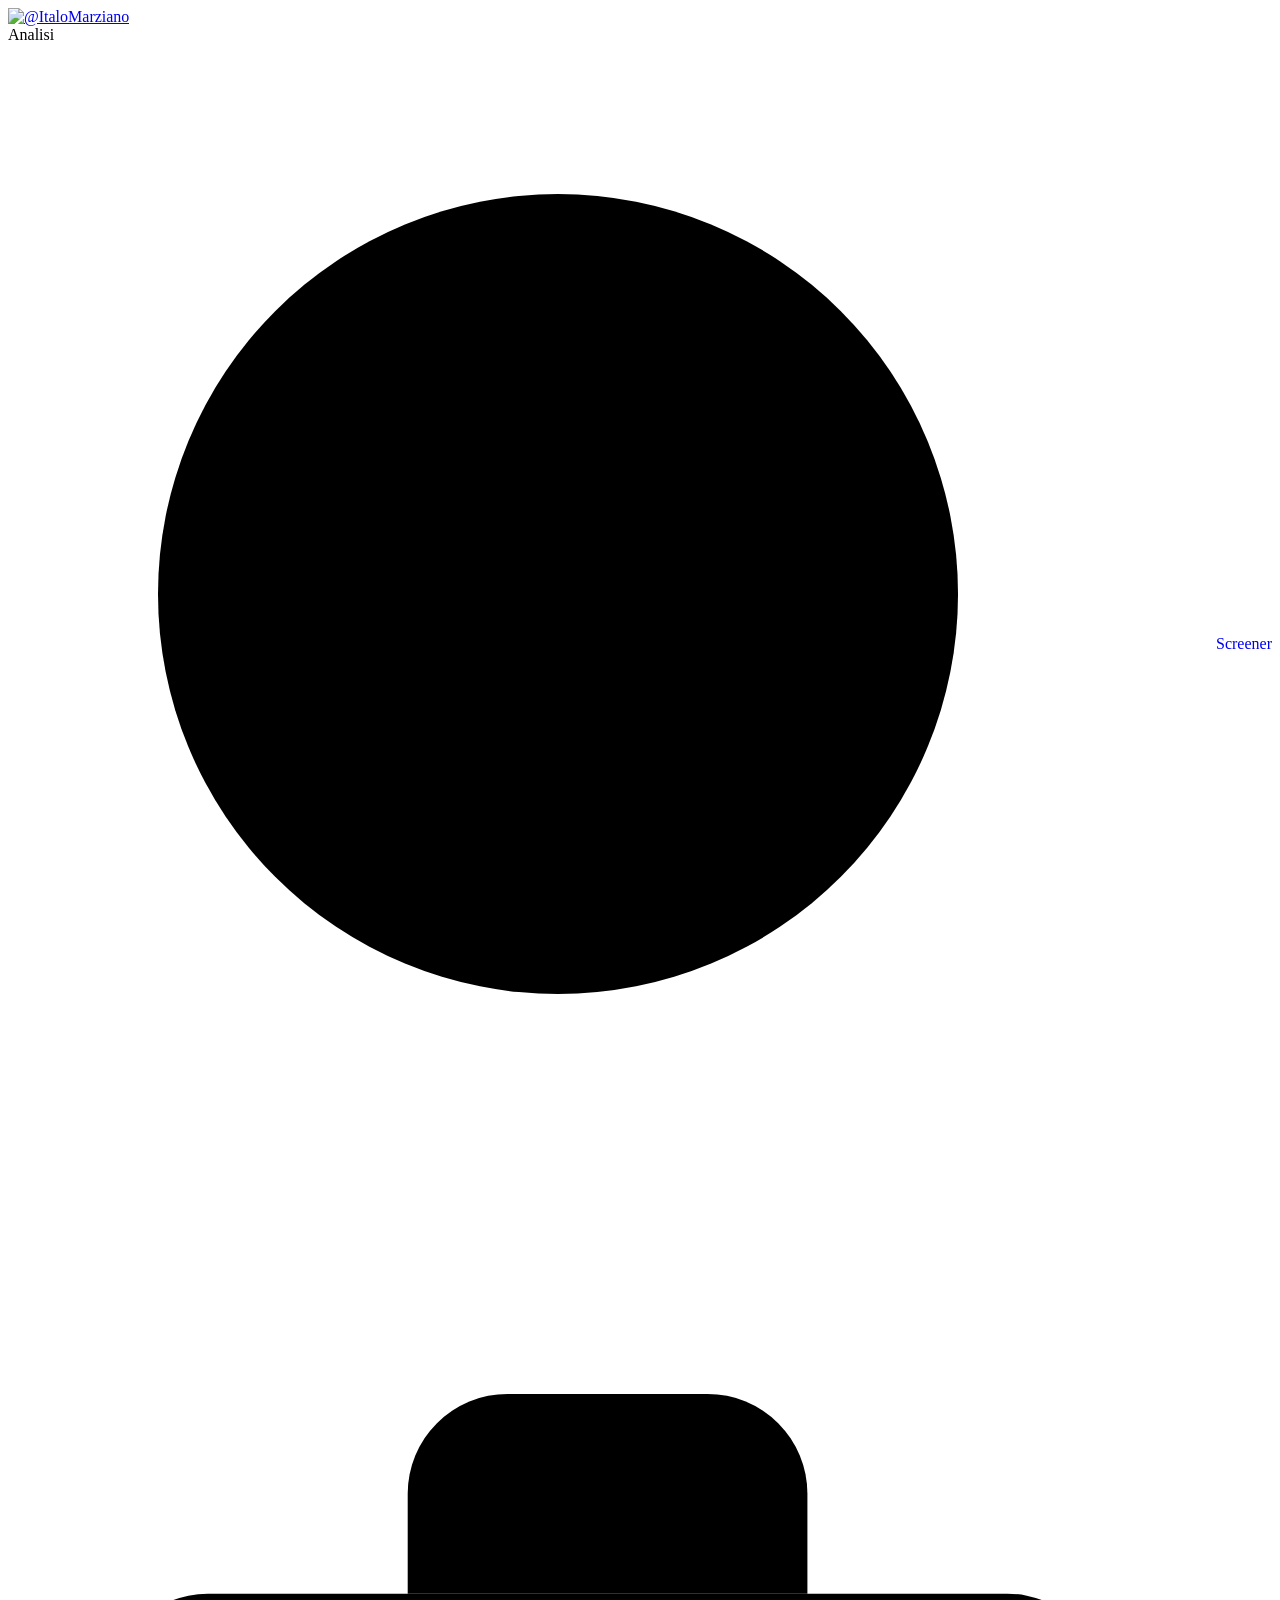
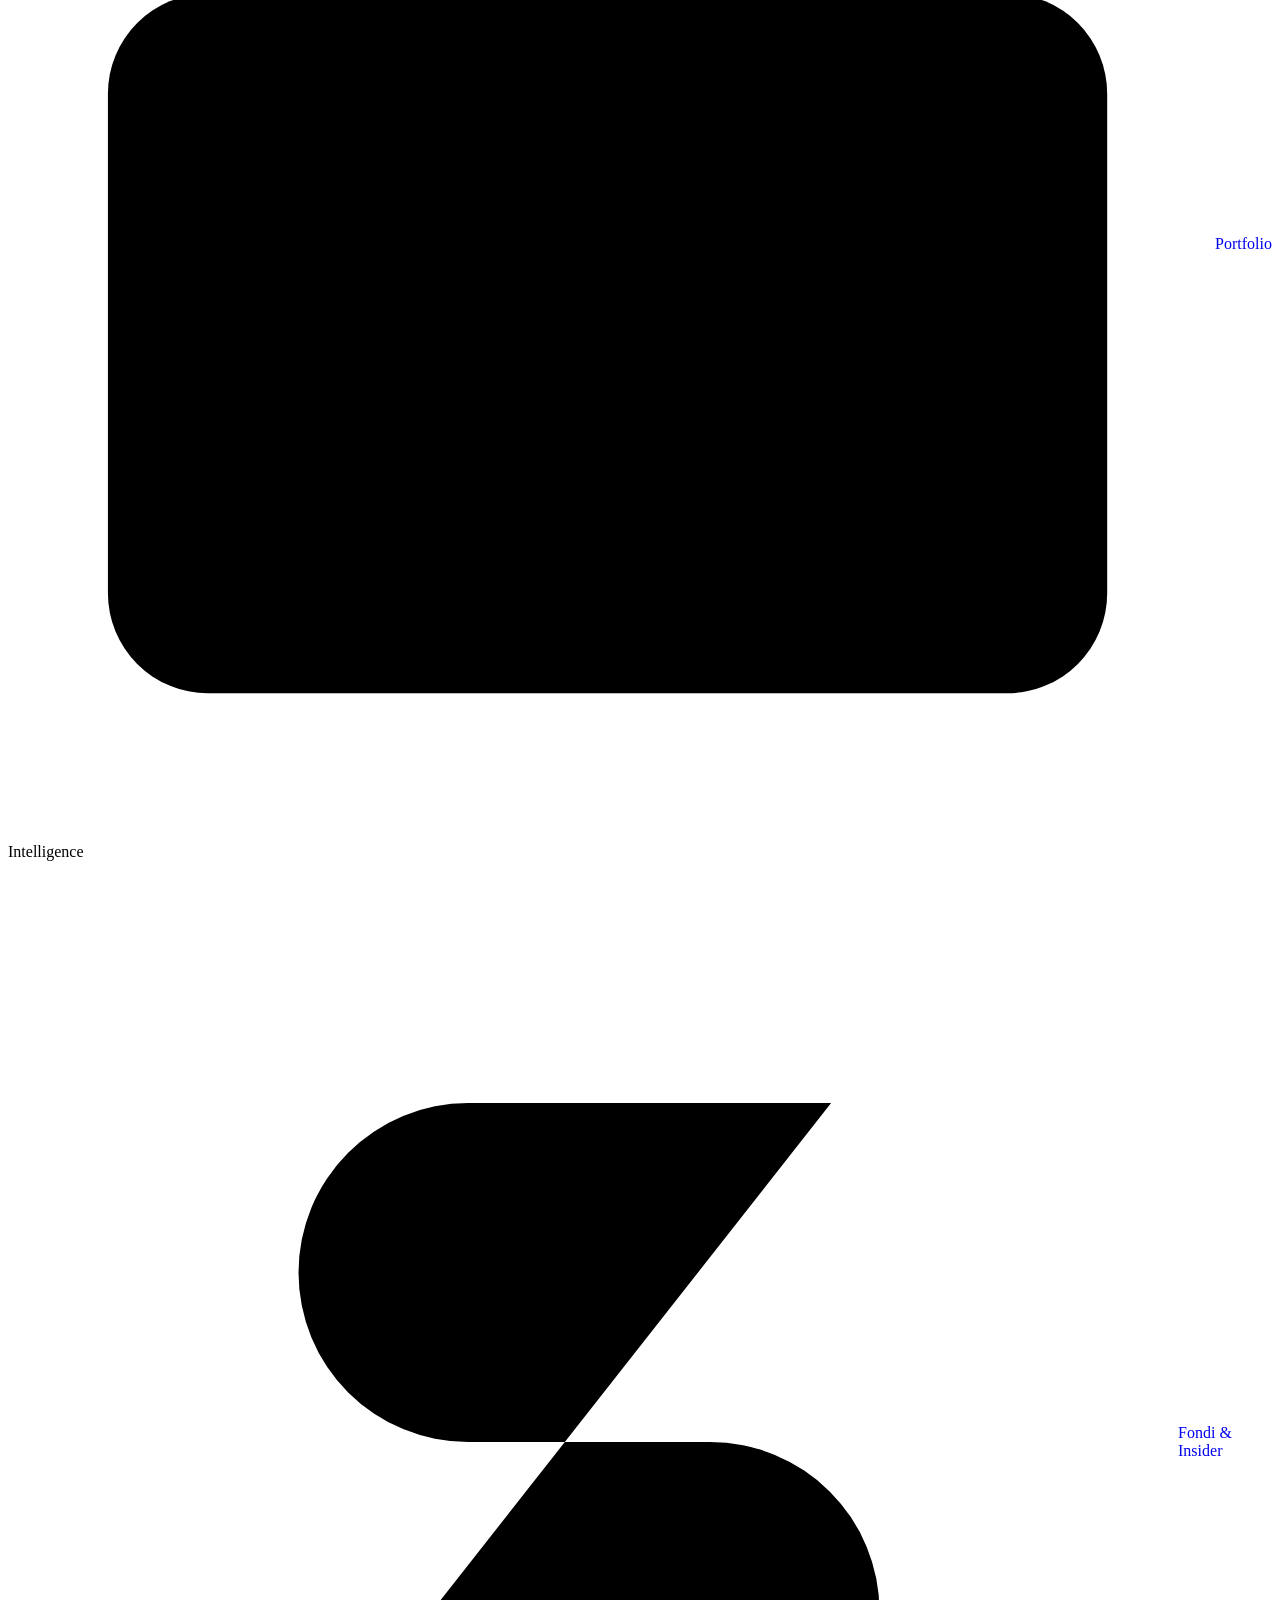
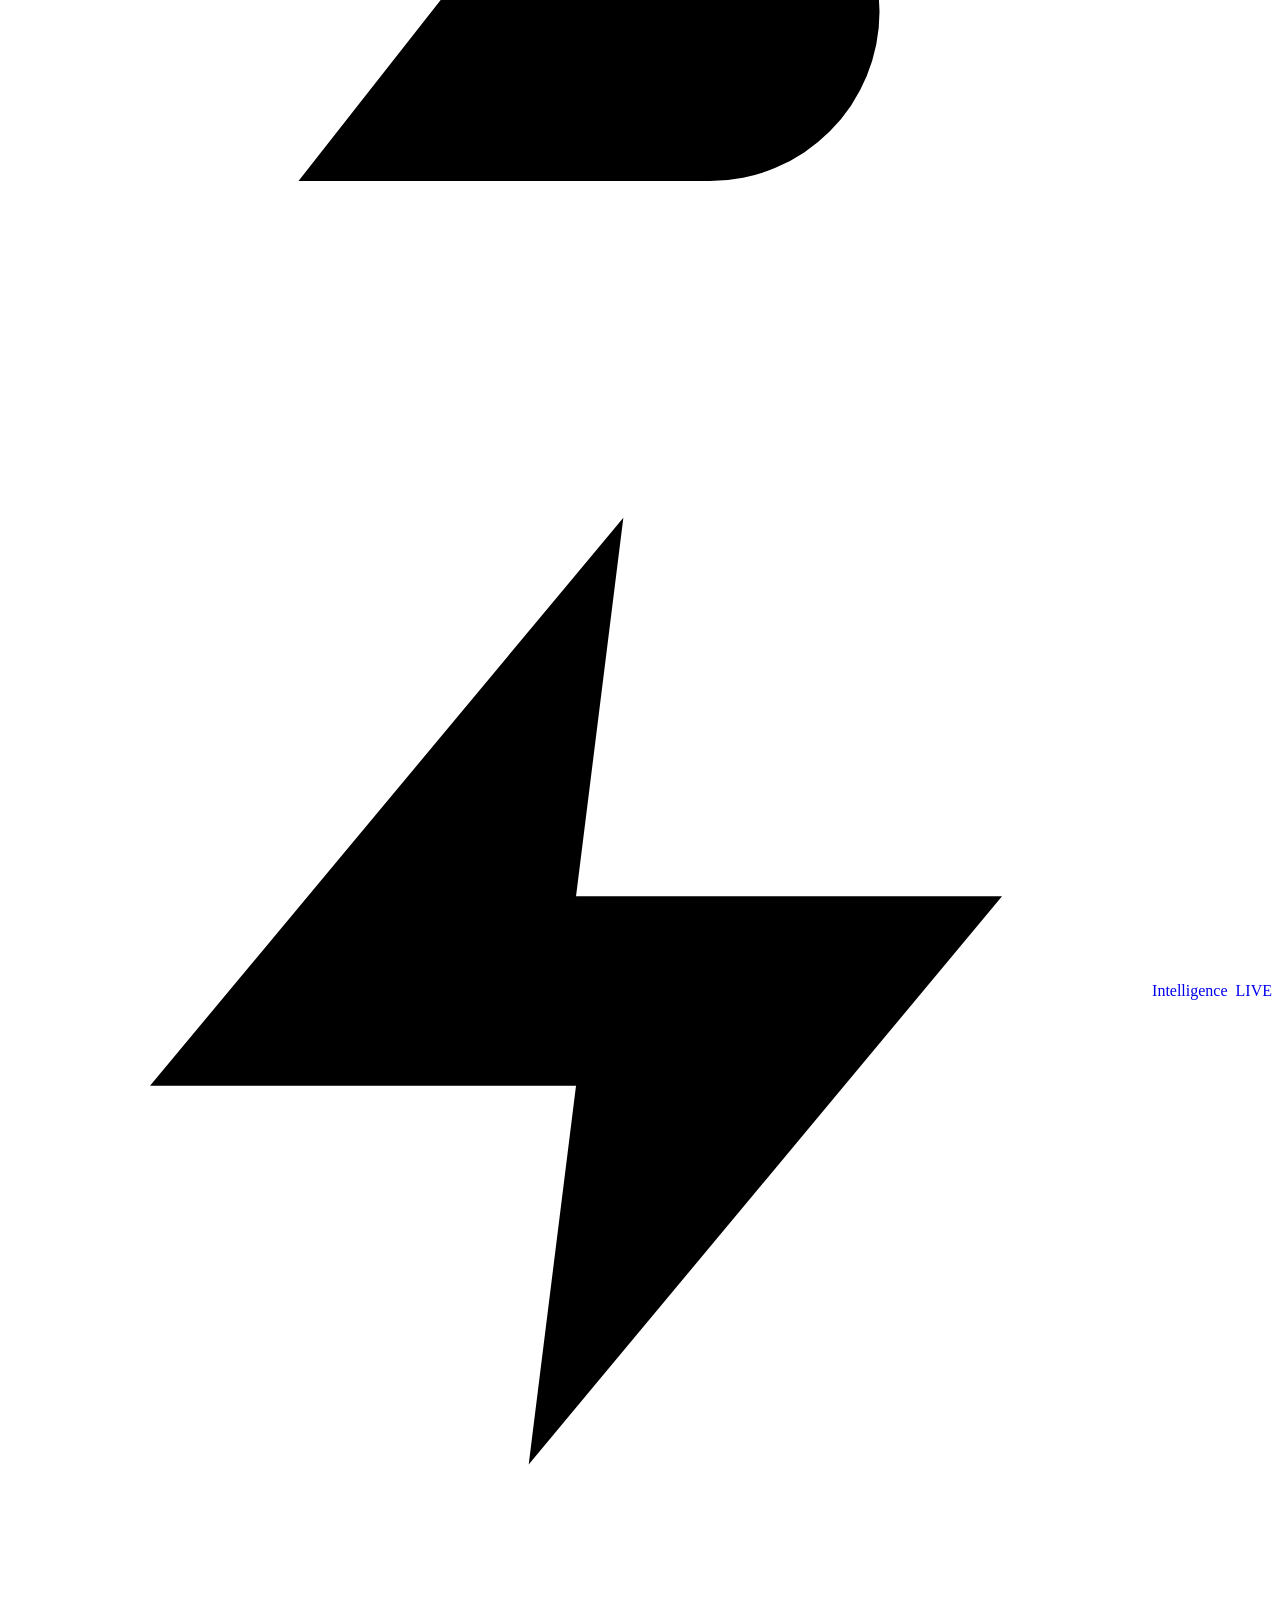
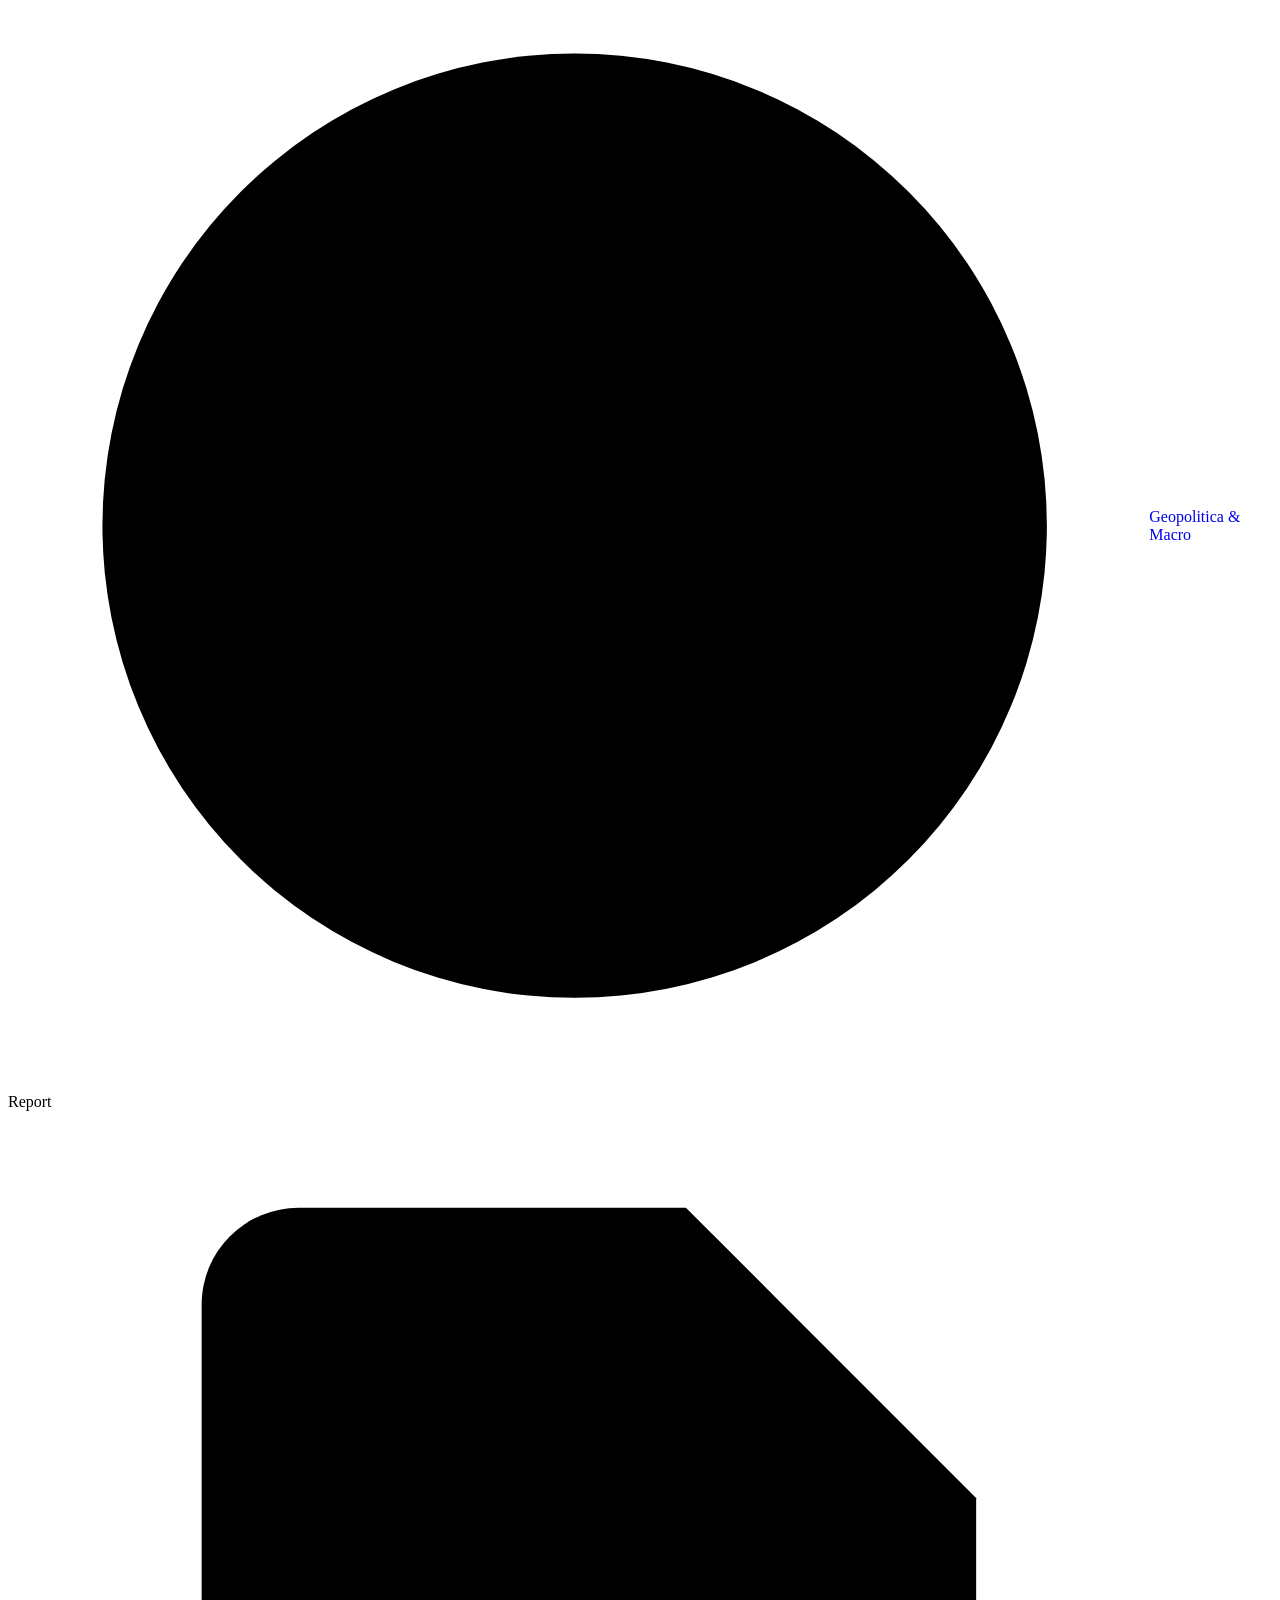
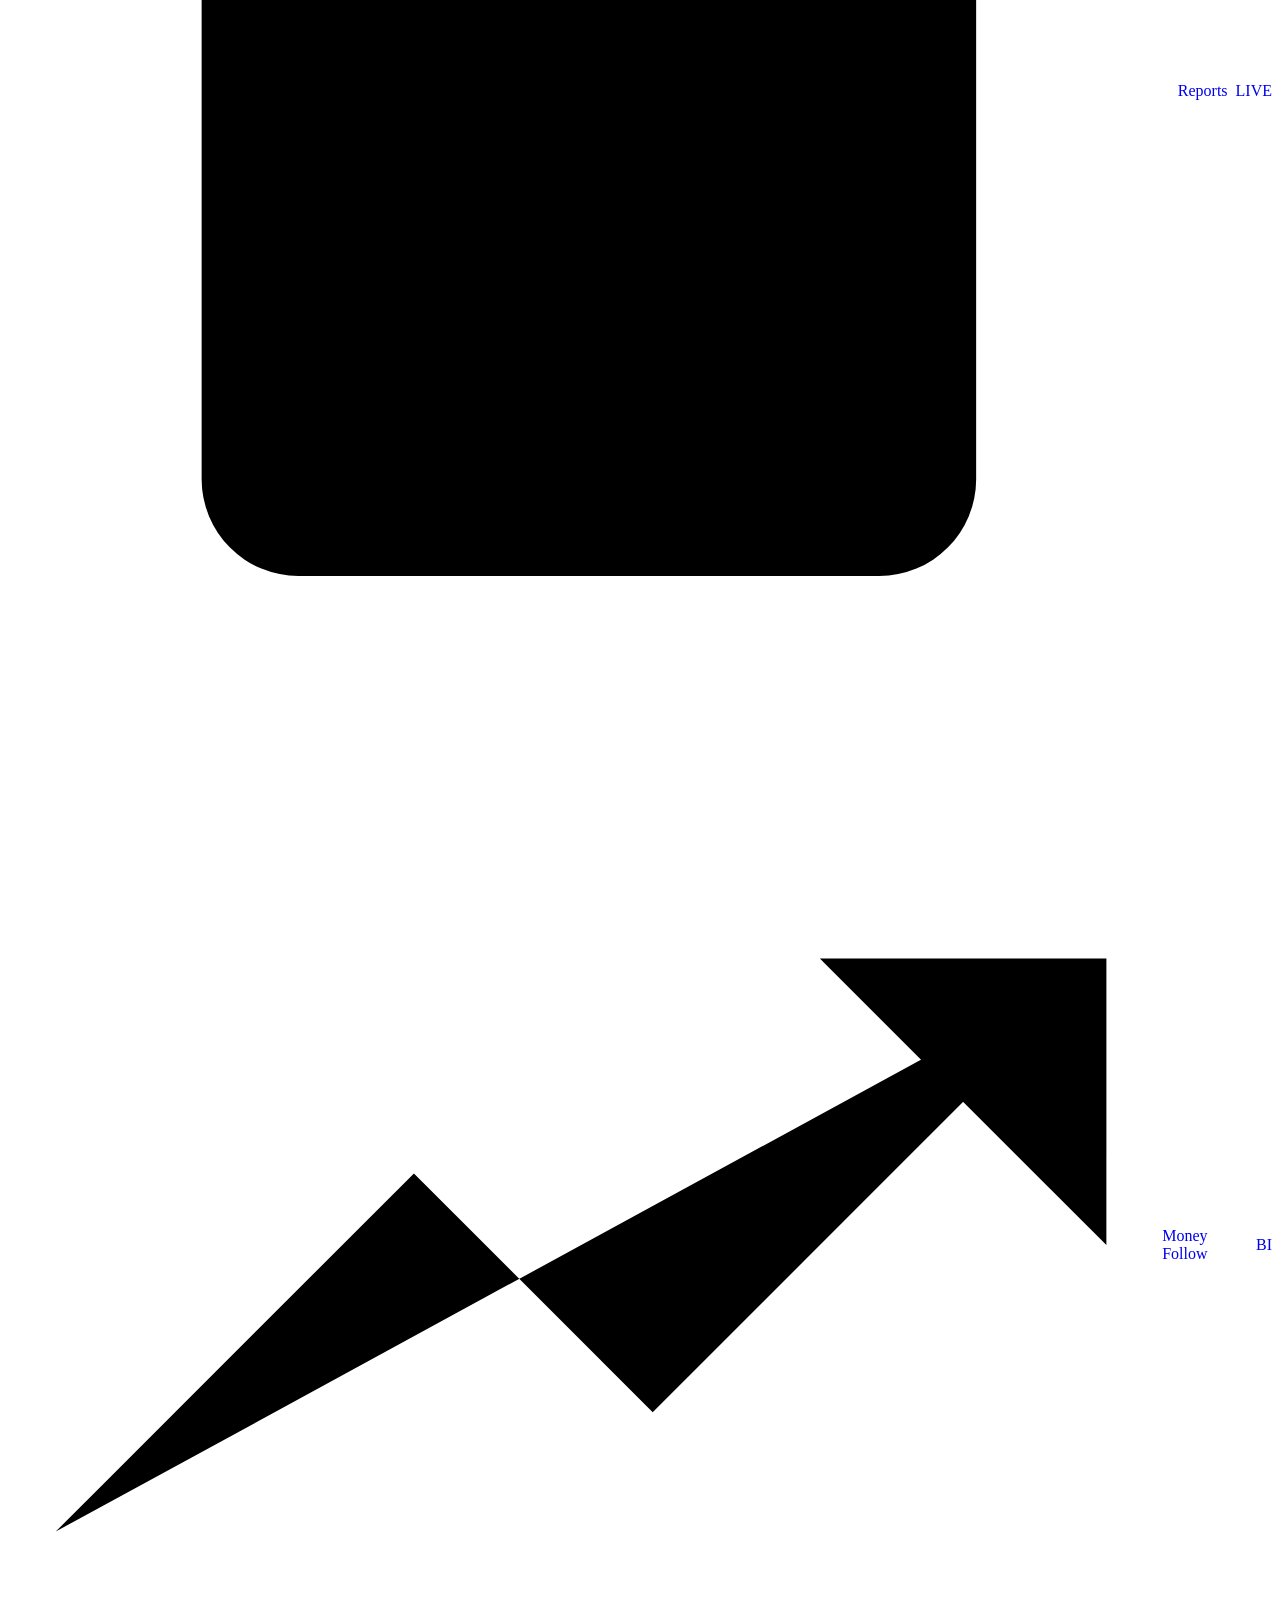
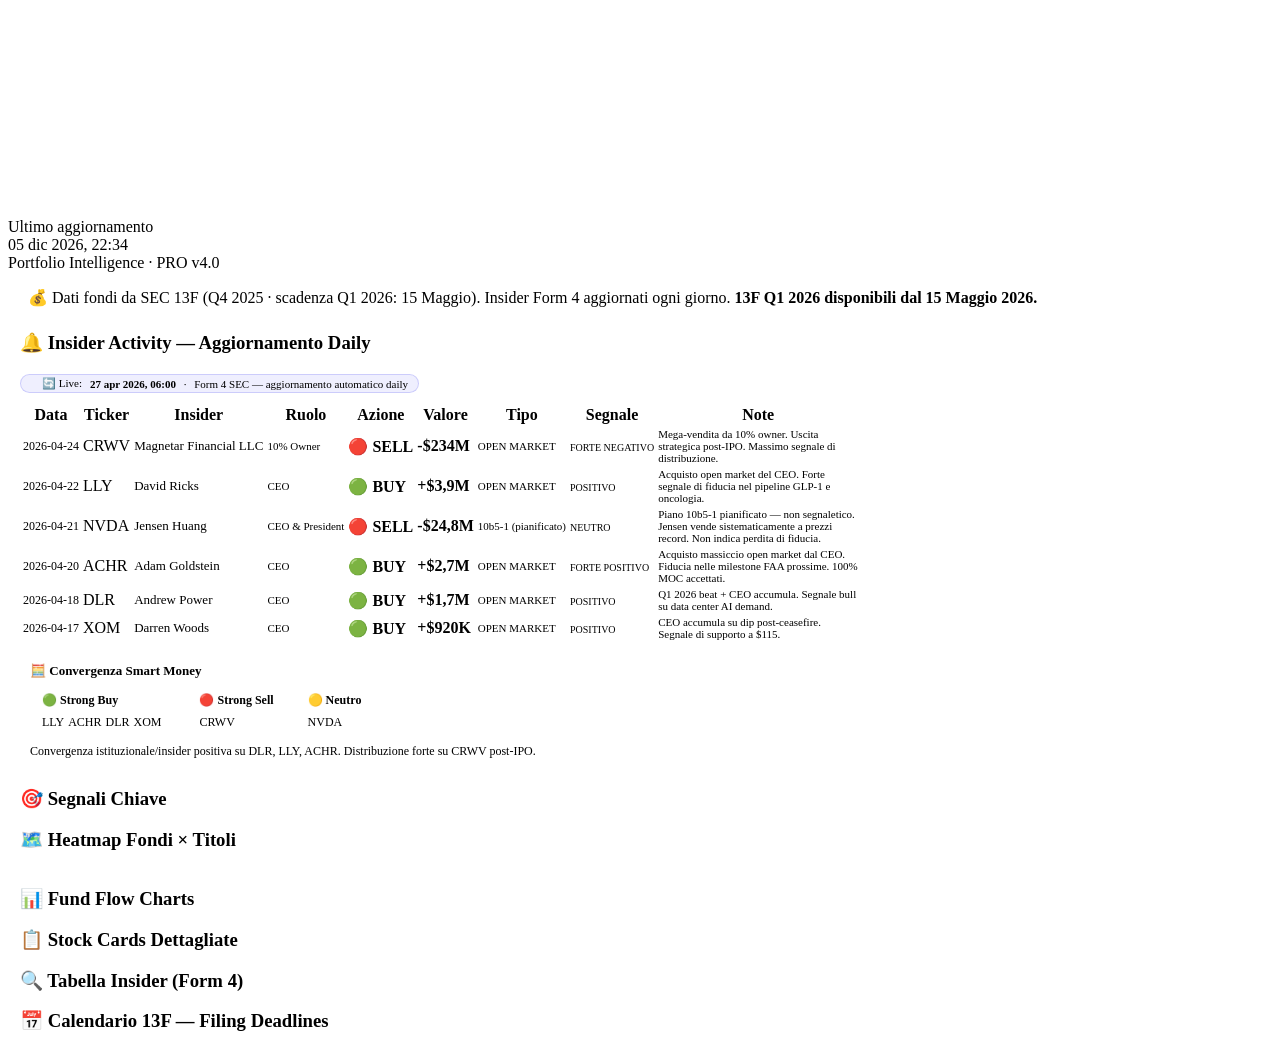
==== fondi.html @ dcf18e0f "🏗️ Multi-page architecture: standalone HTML pages + data/ JSON + shared nav + GH Actions daily updat" ====
<!DOCTYPE html>
<html lang="it">
<head>
<meta charset="UTF-8"/>
<meta name="viewport" content="width=device-width,initial-scale=1.0"/>
<title>Fondi &amp; Insider — Portfolio PRO v4.0</title>
<link rel="icon" type="image/png" href="assets/italoMarziano_598_199.png"/>
<link rel="stylesheet" href="css/styles.css"/>
</head>
<body>
<div class="app-shell">

<script src="shared/nav.js" data-active="fondi"></script>

<main class="main-content">
  <div style="padding:16px 20px 6px;">
    <div class="disclaimer">💰 Dati fondi da SEC 13F (Q4 2025 · scadenza Q1 2026: 15 Maggio). Insider Form 4 aggiornati ogni giorno. <strong>13F Q1 2026 disponibili dal 15 Maggio 2026.</strong></div>
  </div>

  <!-- Live insider feed da JSON -->
  <div class="card" style="margin:0 12px 12px;">
    <h3>🔔 Insider Activity — Aggiornamento Daily</h3>
    <div id="live-insider-feed"></div>
  </div>

  <!-- Segnali chiave -->
  <div class="card" style="margin:0 12px 12px;">
    <h3>🎯 Segnali Chiave</h3>
    <div id="key-signals-container"></div>
  </div>

  <!-- Heatmap fondi -->
  <div class="card" style="margin:0 12px 12px;">
    <h3>🗺️ Heatmap Fondi × Titoli</h3>
    <div id="heatmap-container" style="overflow-x:auto;"></div>
  </div>

  <!-- Fund Flow Charts -->
  <div class="card" style="margin:0 12px 12px;">
    <h3>📊 Fund Flow Charts</h3>
    <div id="fund-flow-charts"></div>
  </div>

  <!-- Stock Cards -->
  <div class="card" style="margin:0 12px 12px;">
    <h3>📋 Stock Cards Dettagliate</h3>
    <div id="stock-cards-container"></div>
  </div>

  <!-- Insider Table -->
  <div class="card" style="margin:0 12px 12px;">
    <h3>🔍 Tabella Insider (Form 4)</h3>
    <div id="insider-table-container"></div>
  </div>

  <!-- Calendario 13F -->
  <div class="card" style="margin:0 12px 12px;">
    <h3>📅 Calendario 13F — Filing Deadlines</h3>
    <div id="13f-calendar"></div>
  </div>
</main>
</div>

<div id="stock-modal" class="modal-overlay" onclick="closeModal(event)">
  <div class="modal-box"><div id="modal-content"></div></div>
</div>

<script src="js/data.js"></script>
<script src="js/render-fondi.js"></script>
<script src="js/render-modal.js"></script>
<script>
function openStockModal(ticker) {
  const modal = document.getElementById('stock-modal');
  if (modal && typeof renderModal === 'function') { renderModal(ticker); modal.classList.add('active'); }
}
function closeModal(e) {
  if (e.target.id === 'stock-modal') document.getElementById('stock-modal').classList.remove('active');
}

// ── Live insider feed da insider_data.json ─────────────────────
function renderLiveInsiderFeed(insiderData) {
  const c = document.getElementById('live-insider-feed');
  if (!c) return;
  const upd = insiderData.lastUpdated ? new Date(insiderData.lastUpdated) : null;
  const updLabel = upd ? upd.toLocaleDateString('it-IT', { day:'2-digit', month:'short', year:'numeric', hour:'2-digit', minute:'2-digit' }) : '—';

  c.innerHTML = '<div style="display:inline-flex;align-items:center;gap:5px;background:rgba(99,102,241,.1);border:1px solid rgba(99,102,241,.25);border-radius:20px;padding:2px 10px;font-size:11px;color:var(--accent);margin-bottom:10px;">'
    + '<span style="width:6px;height:6px;border-radius:50%;background:var(--green);display:inline-block;animation:pulse 2s infinite;"></span>'
    + ' 🔄 Live: <strong style="margin-left:3px;">' + updLabel + '</strong>'
    + ' &nbsp;·&nbsp; <span style="color:var(--dim);">Form 4 SEC — aggiornamento automatico daily</span>'
    + '</div>'
    + '<div style="overflow-x:auto;"><table><thead><tr>'
    + '<th>Data</th><th>Ticker</th><th>Insider</th><th>Ruolo</th><th>Azione</th><th>Valore</th><th>Tipo</th><th>Segnale</th><th>Note</th>'
    + '</tr></thead><tbody>'
    + (insiderData.transactions || []).map(function(t) {
        const actionColor = t.action === 'BUY' ? 'var(--green)' : 'var(--red)';
        const actionIcon = t.action === 'BUY' ? '🟢' : '🔴';
        const sigColor = t.signal.includes('FORTE') && t.signal.includes('NEG') ? 'var(--red)' :
          t.signal.includes('FORTE') ? 'var(--green)' : t.signal.includes('POSITIVO') ? 'var(--green)' :
          t.signal.includes('NEGATIVO') ? 'var(--red)' : 'var(--yellow)';
        return '<tr>'
          + '<td style="font-size:12px;color:var(--dim);">' + t.date + '</td>'
          + '<td><span class="ticker-link" onclick="openStockModal(\'' + t.ticker + '\')">' + t.ticker + '</span></td>'
          + '<td style="font-size:13px;">' + t.insider + '</td>'
          + '<td style="font-size:11px;color:var(--dim);">' + t.role + '</td>'
          + '<td style="font-weight:700;color:' + actionColor + ';">' + actionIcon + ' ' + t.action + '</td>'
          + '<td style="font-weight:700;color:' + actionColor + ';">' + t.value + '</td>'
          + '<td style="font-size:11px;color:var(--dim);">' + t.type + '</td>'
          + '<td><span class="badge" style="background:' + sigColor + '22;color:' + sigColor + ';font-size:10px;">' + t.signal + '</span></td>'
          + '<td style="font-size:11px;color:var(--dim);max-width:200px;">' + t.note + '</td>'
          + '</tr>';
      }).join('')
    + '</tbody></table></div>'
    + '<div style="margin-top:10px;padding:10px;background:var(--surface2);border-radius:8px;border:1px solid var(--border);">'
    + '<div style="font-size:13px;font-weight:700;color:var(--muted);margin-bottom:6px;">🧮 Convergenza Smart Money</div>'
    + '<div style="display:flex;gap:10px;flex-wrap:wrap;">'
    + (insiderData.convergence ? [
        { label: '🟢 Strong Buy', items: insiderData.convergence.strongBuy, color: 'var(--green)' },
        { label: '🔴 Strong Sell', items: insiderData.convergence.strongSell, color: 'var(--red)' },
        { label: '🟡 Neutro', items: insiderData.convergence.neutral, color: 'var(--yellow)' }
      ].map(function(g) {
        return '<div style="padding:8px 12px;background:var(--surface3);border-radius:8px;">'
          + '<div style="font-size:12px;font-weight:700;color:' + g.color + ';margin-bottom:4px;">' + g.label + '</div>'
          + (g.items || []).map(function(t) { return '<span class="ticker-link" onclick="openStockModal(\'' + t + '\')" style="font-size:12px;margin-right:4px;">' + t + '</span>'; }).join('')
          + '</div>';
      }).join('') : '')
    + '</div>'
    + (insiderData.convergence ? '<div style="font-size:12px;color:var(--dim);margin-top:6px;">' + insiderData.convergence.summary + '</div>' : '')
    + '</div>';
}

// ── Calendario 13F ────────────────────────────────────────────
function render13FCalendar() {
  const c = document.getElementById('13f-calendar');
  if (!c) return;
  const items = [
    { deadline: '2026-02-14', period: 'Q4 2025', status: 'COMPLETATO', color: 'var(--green)', note: 'Tutti i major funds hanno presentato. Dati disponibili su EDGAR.' },
    { deadline: '2026-05-15', period: 'Q1 2026', status: 'IN ARRIVO', color: 'var(--yellow)', note: 'Scadenza: 15 Maggio 2026. Fondi > $100M AUM obbligati.' },
    { deadline: '2026-08-14', period: 'Q2 2026', status: 'FUTURO', color: 'var(--dim)', note: 'Scadenza: 14 Agosto 2026.' },
    { deadline: '2026-11-14', period: 'Q3 2026', status: 'FUTURO', color: 'var(--dim)', note: 'Scadenza: 14 Novembre 2026.' },
  ];
  const now = new Date();
  c.innerHTML = '<div style="display:grid;grid-template-columns:repeat(auto-fill,minmax(220px,1fr));gap:10px;">'
    + items.map(function(item) {
        const dl = new Date(item.deadline);
        const daysLeft = Math.ceil((dl - now) / 86400000);
        const dlLabel = dl.toLocaleDateString('it-IT', { day:'2-digit', month:'long', year:'numeric' });
        return '<div style="padding:12px;background:var(--surface2);border-radius:10px;border:1px solid var(--border);border-left:3px solid ' + item.color + ';">'
          + '<div style="font-size:11px;color:var(--dim);margin-bottom:4px;">📋 ' + item.period + '</div>'
          + '<div style="font-size:14px;font-weight:700;color:var(--muted);margin-bottom:4px;">' + dlLabel + '</div>'
          + '<div style="margin-bottom:6px;">'
          + '<span class="badge" style="background:' + item.color + '22;color:' + item.color + ';font-size:10px;">' + item.status + '</span>'
          + (daysLeft > 0 ? '<span style="font-size:11px;color:var(--dim);margin-left:6px;">⏱ ' + daysLeft + ' gg</span>' : '')
          + '</div>'
          + '<div style="font-size:12px;color:var(--dim);">' + item.note + '</div>'
          + '</div>';
      }).join('')
    + '</div>';
}

async function initFondiPage() {
  const lu = document.getElementById('last-update');
  if (lu) lu.textContent = new Date().toLocaleString('it-IT', { day:'2-digit', month:'short', year:'numeric', hour:'2-digit', minute:'2-digit' });

  // Carica insider data live
  try {
    const res = await fetch('data/insider_data.json');
    if (res.ok) {
      const insiderData = await res.json();
      renderLiveInsiderFeed(insiderData);
    } else {
      document.getElementById('live-insider-feed').innerHTML = '<p style="color:var(--dim);font-size:13px;">Dati live non disponibili — usa insider_data.json</p>';
    }
  } catch(e) {
    document.getElementById('live-insider-feed').innerHTML = '<p style="color:var(--dim);font-size:13px;">Caricamento dati non riuscito.</p>';
  }

  renderFondiPage();
  render13FCalendar();
}

initFondiPage();
</script>
</body>
</html>
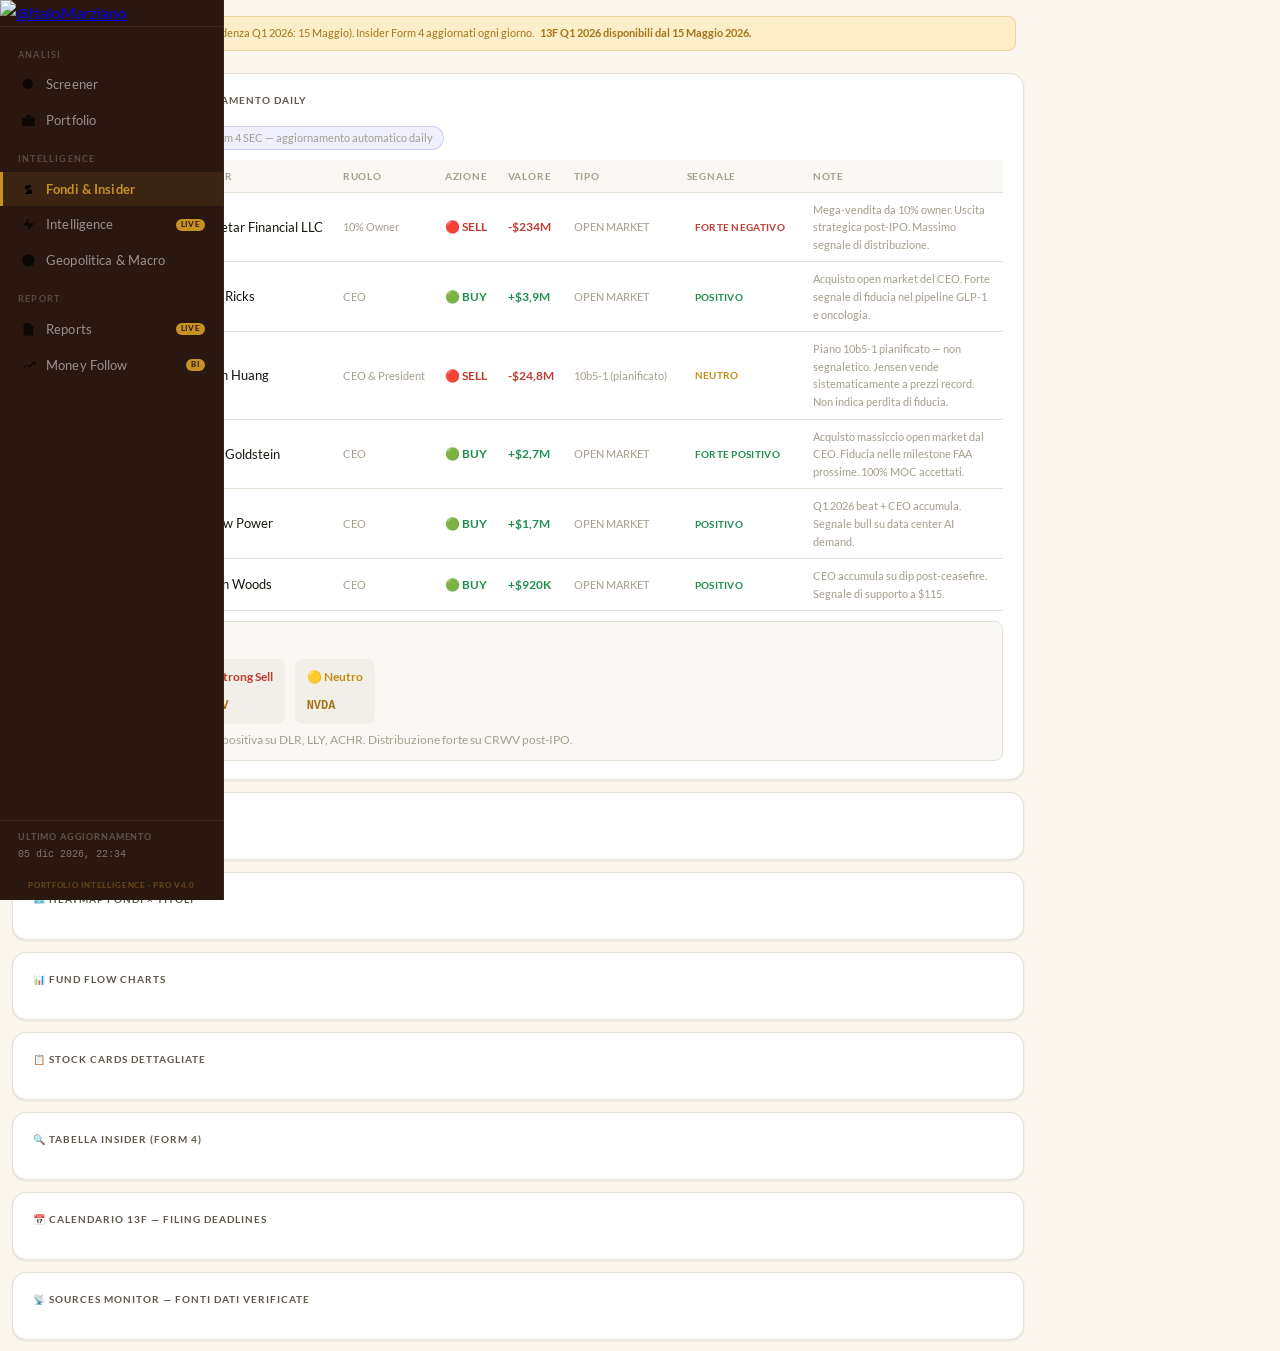
==== commit ee2d0e79: "✨ Sources Monitor in fondi.html + money-follow.html — tutte le fonti verificate con tab navigazione" ====
--- a/fondi.html
+++ b/fondi.html
@@ -58,6 +58,12 @@
     <h3>📅 Calendario 13F — Filing Deadlines</h3>
     <div id="13f-calendar"></div>
   </div>
+
+  <!-- Sources Monitor -->
+  <div class="card" style="margin:0 12px 12px;">
+    <h3>📡 Sources Monitor — Fonti Dati Verificate</h3>
+    <div id="sources-monitor"></div>
+  </div>
 </main>
 </div>
 
@@ -68,6 +74,7 @@
 <script src="js/data.js"></script>
 <script src="js/render-fondi.js"></script>
 <script src="js/render-modal.js"></script>
+<script src="js/render-sources.js"></script>
 <script>
 function openStockModal(ticker) {
   const modal = document.getElementById('stock-modal');
@@ -177,6 +184,15 @@
 
   renderFondiPage();
   render13FCalendar();
+
+  // Carica sources monitor
+  try {
+    const sres = await fetch('data/sources.json');
+    if (sres.ok) {
+      const sourcesData = await sres.json();
+      renderSourcesMonitor(sourcesData, 'sources-monitor', ['insider', 'funds', 'politicians']);
+    }
+  } catch(e) { console.warn('sources.json non disponibile'); }
 }
 
 initFondiPage();
--- a/css/styles.css
+++ b/css/styles.css
@@ -0,0 +1,924 @@
+/* ═══════════════════════════════════════════════════
+   Strategic Portfolio Dashboard — PRO v4.0
+   140 Grammi Design System
+   Font: Lato (UI) · Source Serif Pro (display/KPI) · Lenteras (ornament) · JetBrains Mono (tabular)
+   Palette: Cream #FBF7EE · Brown #2A1810 · Ochre #C89124
+   ═══════════════════════════════════════════════════ */
+
+/* ── LOCAL FONTS ────────────────────────────────── */
+@font-face { font-family:'Lenteras'; src:url('../fonts/Lenteras.otf') format('opentype'); font-weight:400; font-display:swap; }
+@font-face { font-family:'Source Serif Pro'; src:url('../fonts/SourceSerifPro-Regular.ttf') format('truetype'); font-weight:400; font-display:swap; }
+@font-face { font-family:'Source Serif Pro'; src:url('../fonts/SourceSerifPro-Bold.ttf') format('truetype'); font-weight:700; font-display:swap; }
+@font-face { font-family:'Source Serif Pro'; src:url('../fonts/SourceSerifPro-Italic.ttf') format('truetype'); font-weight:400; font-style:italic; font-display:swap; }
+@font-face { font-family:'Lato'; src:url('../fonts/Lato-Regular.ttf') format('truetype'); font-weight:400; font-display:swap; }
+@font-face { font-family:'Lato'; src:url('../fonts/Lato-Bold.ttf') format('truetype'); font-weight:700; font-display:swap; }
+@font-face { font-family:'Lato'; src:url('../fonts/Lato-BoldItalic.ttf') format('truetype'); font-weight:700; font-style:italic; font-display:swap; }
+@import url('https://fonts.googleapis.com/css2?family=JetBrains+Mono:wght@400;500;700&display=swap');
+
+/* ── DESIGN TOKENS ──────────────────────────────── */
+:root {
+  /* Brand */
+  --brand-ochre:      #C89124;
+  --brand-ochre-soft: #D9A74A;
+  --brand-ochre-deep: #A67518;
+  --brand-ochre-tint: #F5E6BE;
+  --brand-ochre-wash: #FBF4DE;
+  --brand-brown:      #2A1810;
+  --brand-brown-700:  #3D2518;
+  --brand-brown-500:  #5A3925;
+  --brand-brown-300:  #8B6548;
+  --brand-cream:      #FBF7EE;
+  --brand-cream-300:  #F5EFDD;
+
+  /* Semantic */
+  --success:    #1E8F4E;
+  --success-bg: #E3F3E8;
+  --warning:    #C68B12;
+  --warning-bg: #FBEEC9;
+  --danger:     #C13B2F;
+  --danger-bg:  #F8DED9;
+  --info:       #2C6B8B;
+  --info-bg:    #DEEBF3;
+
+  /* Neutrals (warm-biased) */
+  --n-0:   #FFFFFF;
+  --n-50:  #FAF8F4;
+  --n-100: #F2EFE8;
+  --n-200: #E6E1D6;
+  --n-300: #CFC8B8;
+  --n-400: #A59E8D;
+  --n-500: #7D7665;
+  --n-600: #5C5648;
+  --n-700: #403C31;
+  --n-800: #2A271F;
+  --n-900: #18160F;
+
+  /* Dashboard aliases */
+  --bg:      var(--brand-cream);
+  --surface: var(--n-0);
+  --surface2:var(--n-50);
+  --surface3:var(--n-100);
+  --border:  var(--n-200);
+  --border2: var(--n-300);
+  --text:    var(--n-900);
+  --muted:   var(--n-600);
+  --dim:     var(--n-400);
+  --accent:  var(--brand-ochre);
+  --accent2: var(--brand-ochre-soft);
+  --green:   var(--success);
+  --green2:  #2eab6a;
+  --red:     var(--danger);
+  --red2:    #e04a3e;
+  --yellow:  var(--warning);
+  --orange:  #D4660A;
+  --blue:    var(--info);
+  --purple:  #6B4FAB;
+  --cyan:    #1B8EA6;
+  --pink:    #C4416A;
+
+  /* Typography */
+  --font-ornament: 'Lenteras','Source Serif Pro',Georgia,serif;
+  --font-display:  'Source Serif Pro','Lenteras',Georgia,serif;
+  --font-sans:     'Lato',ui-sans-serif,system-ui,-apple-system,sans-serif;
+  --font-mono:     'JetBrains Mono',ui-monospace,'SF Mono',Menlo,monospace;
+
+  /* Layout */
+  --sidebar-w: 224px;
+  --topbar-h:  52px;
+
+  /* Shadows (warm brown cast) */
+  --shadow-xs: 0 1px 2px rgba(42,24,16,.05);
+  --shadow-sm: 0 1px 3px rgba(42,24,16,.06), 0 1px 2px rgba(42,24,16,.04);
+  --shadow-md: 0 4px 12px rgba(42,24,16,.08), 0 2px 4px rgba(42,24,16,.04);
+  --shadow-lg: 0 12px 28px rgba(42,24,16,.11), 0 4px 10px rgba(42,24,16,.05);
+  --shadow-xl: 0 24px 48px rgba(42,24,16,.15);
+  --shadow-focus: 0 0 0 3px rgba(200,145,36,.28);
+
+  /* Motion */
+  --ease-out: cubic-bezier(.16,1,.3,1);
+  --dur-fast: 120ms;
+  --dur-med:  200ms;
+  --dur-slow: 360ms;
+}
+
+/* ── RESET ──────────────────────────────────────── */
+*, *::before, *::after { box-sizing:border-box; margin:0; padding:0; }
+
+body {
+  background: var(--bg);
+  color: var(--text);
+  font-family: var(--font-sans);
+  font-size: 16px;
+  min-height: 100vh;
+  line-height: 1.6;
+  -webkit-font-smoothing: antialiased;
+}
+
+::-webkit-scrollbar { width:5px; height:5px; }
+::-webkit-scrollbar-track { background:var(--surface2); }
+::-webkit-scrollbar-thumb { background:var(--border2); border-radius:3px; }
+::-webkit-scrollbar-thumb:hover { background:var(--muted); }
+
+/* ── APP SHELL ──────────────────────────────────── */
+.app-shell { display:flex; min-height:100vh; }
+
+/* ── SIDEBAR ────────────────────────────────────── */
+.sidebar {
+  position: fixed;
+  top:0; left:0; bottom:0;
+  width: var(--sidebar-w);
+  background: var(--brand-brown);
+  display: flex;
+  flex-direction: column;
+  z-index: 1000;
+  overflow: hidden;
+  border-right: 1px solid rgba(255,255,255,.06);
+}
+
+.sidebar-logo {
+  padding: 0;
+  border-bottom: 1px solid rgba(255,255,255,.07);
+  flex-shrink: 0;
+}
+.sidebar-logo-img {
+  width: 100%;
+  height: auto;
+  display: block;
+  margin: 0;
+}
+.sidebar-logo-sub {
+  display: none;
+}
+.version-pill {
+  display: none;
+}
+
+/* NAV — keeps existing .tabs .tab structure, restyled as sidebar */
+#main-tabs {
+  flex: 1;
+  overflow-y: auto;
+  padding: 8px 0 12px;
+  display: flex !important;
+  flex-direction: column;
+  gap: 1px;
+  position: static !important;
+  top: auto !important;
+  border-bottom: none;
+  background: transparent;
+  box-shadow: none;
+}
+#main-tabs::-webkit-scrollbar { width:3px; }
+#main-tabs::-webkit-scrollbar-thumb { background:rgba(255,255,255,.12); }
+
+.nav-group-label {
+  padding: 14px 18px 4px;
+  font-family: var(--font-sans);
+  font-size: 8.5px;
+  font-weight: 700;
+  letter-spacing: .14em;
+  text-transform: uppercase;
+  color: rgba(255,255,255,.22);
+}
+
+#main-tabs .tab {
+  display: flex;
+  align-items: center;
+  gap: 10px;
+  padding: 9px 18px;
+  cursor: pointer;
+  font-family: var(--font-sans);
+  font-size: 13px;
+  font-weight: 400;
+  color: rgba(255,255,255,.52);
+  border-bottom: none !important;
+  border-left: 3px solid transparent;
+  border-radius: 0;
+  transition: color var(--dur-fast), background var(--dur-fast), border-color var(--dur-fast);
+  white-space: nowrap;
+  user-select: none;
+  letter-spacing: .01em;
+  line-height: 1.3;
+  flex-shrink: 0;
+}
+#main-tabs .tab:hover {
+  color: rgba(255,255,255,.82);
+  background: rgba(255,255,255,.06);
+  border-left-color: rgba(200,145,36,.35);
+}
+#main-tabs .tab.active {
+  color: var(--brand-ochre);
+  background: rgba(200,145,36,.11);
+  border-left-color: var(--brand-ochre);
+  font-weight: 700;
+}
+.tab-icon {
+  width: 15px; height: 15px;
+  flex-shrink: 0;
+  opacity: .7;
+}
+#main-tabs .tab.active .tab-icon { opacity: 1; }
+.tab-badge {
+  background: var(--brand-ochre);
+  color: var(--brand-brown);
+  font-size: 7.5px;
+  padding: 1px 5px;
+  border-radius: 999px;
+  font-weight: 700;
+  margin-left: auto;
+  letter-spacing: .04em;
+}
+
+.sidebar-footer {
+  padding: 10px 18px;
+  border-top: 1px solid rgba(255,255,255,.07);
+  flex-shrink: 0;
+}
+.sidebar-footer-label {
+  font-size: 8.5px;
+  color: rgba(255,255,255,.25);
+  text-transform: uppercase;
+  letter-spacing: .1em;
+  font-weight: 700;
+  margin-bottom: 3px;
+}
+#last-update {
+  font-size: 10px;
+  color: rgba(255,255,255,.4);
+  font-family: var(--font-mono);
+  display: block;
+}
+.sidebar-version {
+  font-size: 8px;
+  color: rgba(200,145,36,.4);
+  text-align: center;
+  padding: 6px 0 8px;
+  letter-spacing: .08em;
+  font-weight: 600;
+  text-transform: uppercase;
+}
+
+/* Logo grande in alto a destra nell'header */
+.header-logo-right {
+  height: 36px;
+  width: auto;
+  object-fit: contain;
+  opacity: .9;
+  margin-left: auto;
+  flex-shrink: 0;
+}
+
+/* ── MAIN AREA ──────────────────────────────────── */
+.main-area {
+  margin-left: var(--sidebar-w);
+  flex: 1;
+  display: flex;
+  flex-direction: column;
+  min-height: 100vh;
+}
+
+/* ── TOP BAR ────────────────────────────────────── */
+header {
+  height: var(--topbar-h);
+  background: var(--surface);
+  border-bottom: 1px solid var(--border);
+  padding: 0 20px;
+  display: flex;
+  align-items: center;
+  gap: 10px;
+  position: sticky;
+  top: 0;
+  z-index: 900;
+  box-shadow: var(--shadow-sm);
+}
+.topbar-title { display:flex; align-items:center; gap:8px; flex-shrink:0; }
+.topbar-title h1 {
+  font-family: var(--font-display);
+  font-size: 14px;
+  font-weight: 700;
+  color: var(--text);
+  letter-spacing: -.01em;
+}
+.topbar-title .version {
+  font-size: 9px;
+  color: var(--brand-ochre-deep);
+  background: var(--brand-ochre-tint);
+  padding: 2px 8px;
+  border-radius: 999px;
+  font-weight: 700;
+  border: 1px solid rgba(200,145,36,.25);
+  font-family: var(--font-sans);
+}
+.header-actions { display:flex; gap:6px; align-items:center; margin-left:auto; flex-shrink:0; }
+
+.market-bar {
+  display: flex;
+  gap: 1px;
+  align-items: center;
+  flex-wrap: nowrap;
+  overflow: hidden;
+  flex: 1;
+  padding: 0 6px;
+}
+.mkt-item {
+  display: flex;
+  flex-direction: column;
+  align-items: flex-end;
+  cursor: pointer;
+  padding: 3px 7px;
+  border-radius: 6px;
+  transition: background var(--dur-fast);
+  flex-shrink: 0;
+}
+.mkt-item:hover { background: var(--surface2); }
+.mkt-label { color:var(--dim); font-size:8px; text-transform:uppercase; letter-spacing:.07em; font-family:var(--font-mono); }
+.mkt-val { font-weight:700; font-size:10.5px; font-family:var(--font-mono); color:var(--text); }
+.up { color:var(--green); } .down { color:var(--red); } .warn { color:var(--yellow); } .neutral { color:var(--muted); }
+
+/* ── PANELS ─────────────────────────────────────── */
+.panel { display:none; padding:20px; animation:panelIn var(--dur-med) var(--ease-out); }
+.panel.active { display:block; }
+@keyframes panelIn { from{opacity:0;transform:translateY(6px)} to{opacity:1;transform:translateY(0)} }
+
+/* ── CARDS ──────────────────────────────────────── */
+.card {
+  background: var(--surface);
+  border: 1px solid var(--border);
+  border-radius: 14px;
+  padding: 18px 20px;
+  margin-bottom: 14px;
+  transition: border-color var(--dur-med), box-shadow var(--dur-med);
+  box-shadow: var(--shadow-sm);
+}
+.card:hover { border-color: var(--border2); box-shadow: var(--shadow-md); }
+.card h3 {
+  font-family: var(--font-sans);
+  font-size: 10px;
+  font-weight: 700;
+  color: var(--muted);
+  text-transform: uppercase;
+  letter-spacing: .1em;
+  margin-bottom: 14px;
+  display: flex;
+  align-items: center;
+  gap: 6px;
+}
+.card-accent { border-color:rgba(200,145,36,.3); box-shadow:0 1px 3px rgba(200,145,36,.07); }
+.card-green  { border-color:rgba(30,143,78,.22); }
+.card-red    { border-color:rgba(193,59,47,.2); }
+.card-yellow { border-color:rgba(200,145,36,.28); }
+
+/* ── GRIDS ──────────────────────────────────────── */
+.grid-2 { display:grid; grid-template-columns:1fr 1fr; gap:14px; }
+.grid-3 { display:grid; grid-template-columns:1fr 1fr 1fr; gap:14px; }
+.grid-4 { display:grid; grid-template-columns:repeat(4,1fr); gap:14px; }
+.grid-5 { display:grid; grid-template-columns:repeat(5,1fr); gap:14px; }
+@media(max-width:1300px){.grid-5{grid-template-columns:repeat(3,1fr);}}
+@media(max-width:1100px){.grid-3,.grid-4,.grid-5{grid-template-columns:1fr 1fr;}}
+@media(max-width:860px){
+  .grid-2,.grid-3,.grid-4,.grid-5{grid-template-columns:1fr;}
+  .panel{padding:12px;}
+  .portfolio-grid{grid-template-columns:1fr!important;}
+}
+.portfolio-grid { display:grid; grid-template-columns:1fr 360px; gap:20px; }
+
+/* ── BUTTONS ────────────────────────────────────── */
+.btn {
+  display: inline-flex; align-items: center; gap: 5px;
+  background: var(--brand-ochre); color: var(--brand-brown);
+  border: none; border-radius: 8px; padding: 7px 14px;
+  font-size: 11.5px; font-weight: 700; cursor: pointer;
+  transition: all var(--dur-fast) var(--ease-out);
+  letter-spacing: .02em; font-family: var(--font-sans);
+  box-shadow: 0 1px 3px rgba(166,117,24,.28);
+  white-space: nowrap;
+}
+.btn:hover { background:var(--brand-ochre-soft); transform:translateY(-1px); box-shadow:0 4px 10px rgba(166,117,24,.26); }
+.btn:active { transform:scale(.97); }
+.btn.secondary { background:var(--surface); color:var(--text); border:1px solid var(--border); box-shadow:var(--shadow-xs); }
+.btn.secondary:hover { background:var(--surface2); border-color:var(--border2); transform:none; box-shadow:none; }
+.btn.success { background:var(--success); color:#d1fae5; border:none; box-shadow:0 1px 3px rgba(30,143,78,.2); }
+.btn.success:hover { background:#187a3f; box-shadow:0 4px 10px rgba(30,143,78,.25); }
+.btn.danger { background:rgba(193,59,47,.08); color:var(--red); border:1px solid rgba(193,59,47,.25); box-shadow:none; }
+.btn.danger:hover { background:rgba(193,59,47,.14); transform:none; box-shadow:none; }
+.btn.sm  { padding:4px 10px; font-size:10.5px; }
+.btn.xs  { padding:2px 7px; font-size:9.5px; border-radius:5px; }
+.btn.ghost { background:transparent; border:1px solid var(--border); color:var(--muted); box-shadow:none; }
+.btn.ghost:hover { color:var(--text); border-color:var(--border2); transform:none; box-shadow:none; background:var(--surface2); }
+
+/* ── INFO TOOLTIPS ──────────────────────────────── */
+.info-i {
+  display:inline-flex; align-items:center; justify-content:center;
+  width:15px; height:15px; border-radius:50%;
+  background:rgba(200,145,36,.12); color:var(--brand-ochre-deep);
+  font-size:9px; font-weight:700; font-style:italic;
+  cursor:help; margin-left:4px;
+  transition:all var(--dur-fast); position:relative; z-index:9999;
+  font-family:Georgia,serif; flex-shrink:0;
+}
+.info-i:hover { background:var(--brand-ochre); color:#fff; transform:scale(1.15); }
+.info-i .tooltip {
+  display:none; position:absolute; bottom:calc(100% + 8px); left:50%; transform:translateX(-50%);
+  background:var(--brand-brown); border:1px solid rgba(255,255,255,.12);
+  border-radius:10px; padding:12px 14px; font-size:11px; color:rgba(255,255,255,.9);
+  width:280px; z-index:10000; font-style:normal; font-weight:400;
+  font-family:var(--font-sans); line-height:1.55; box-shadow:var(--shadow-xl); pointer-events:none;
+}
+.info-i .tooltip::after { content:''; position:absolute; top:100%; left:50%; transform:translateX(-50%); border:6px solid transparent; border-top-color:var(--brand-brown); }
+.info-i:hover .tooltip { display:none; } /* gestito da global-tooltip JS */
+.tooltip-title { font-weight:700; color:var(--brand-ochre); margin-bottom:4px; font-size:11px; }
+.tooltip-formula { background:rgba(255,255,255,.1); padding:4px 8px; border-radius:4px; font-family:var(--font-mono); font-size:10px; margin:4px 0; color:var(--brand-ochre-tint); }
+.tooltip-note { color:rgba(255,255,255,.5); font-size:10px; margin-top:4px; border-top:1px solid rgba(255,255,255,.12); padding-top:4px; }
+
+/* ── TABLES ─────────────────────────────────────── */
+table { width:100%; border-collapse:collapse; }
+thead th { background:var(--surface2); padding:8px 10px; text-align:left; font-size:10px; text-transform:uppercase; letter-spacing:.08em; color:var(--dim); font-weight:700; border-bottom:1px solid var(--border); font-family:var(--font-sans); }
+tbody tr { border-bottom:1px solid var(--border); transition:background var(--dur-fast); }
+tbody tr:hover { background:rgba(200,145,36,.03); }
+tbody td { padding:8px 10px; vertical-align:middle; font-size:12px; }
+
+/* ── BADGES ─────────────────────────────────────── */
+.badge { display:inline-block; padding:2px 8px; border-radius:5px; font-size:10px; font-weight:700; letter-spacing:.03em; }
+.badge-buy,.badge-accum    { background:rgba(30,143,78,.10); color:var(--success); border:1px solid rgba(30,143,78,.2); }
+.badge-sell,.badge-distrib { background:rgba(193,59,47,.08); color:var(--red); border:1px solid rgba(193,59,47,.18); }
+.badge-etf                 { background:rgba(200,145,36,.12); color:var(--brand-ochre-deep); border:1px solid rgba(200,145,36,.25); }
+.badge-stock               { background:rgba(30,143,78,.08); color:var(--success); border:1px solid rgba(30,143,78,.15); }
+.badge-neutro,.badge-watch { background:rgba(198,139,18,.1); color:var(--yellow); border:1px solid rgba(198,139,18,.22); }
+.badge-strong              { background:rgba(30,143,78,.16); color:#147840; border:1px solid rgba(30,143,78,.28); }
+.badge-info                { background:rgba(44,107,139,.1); color:var(--info); border:1px solid rgba(44,107,139,.2); }
+.badge-geo                 { background:rgba(196,65,106,.08); color:var(--pink); border:1px solid rgba(196,65,106,.18); }
+.badge-macro               { background:rgba(107,79,171,.08); color:var(--purple); border:1px solid rgba(107,79,171,.18); }
+.badge-insider             { background:rgba(27,142,166,.08); color:var(--cyan); border:1px solid rgba(27,142,166,.18); }
+
+/* ── INPUTS ─────────────────────────────────────── */
+input[type=text],input[type=number],input[type=date],input[type=url],select,textarea {
+  background:var(--surface); border:1px solid var(--border2); border-radius:8px;
+  padding:7px 10px; color:var(--text); font-size:12.5px; outline:none;
+  transition:border var(--dur-fast),box-shadow var(--dur-fast); font-family:var(--font-sans);
+}
+input:focus,select:focus,textarea:focus { border-color:var(--brand-ochre); box-shadow:var(--shadow-focus); }
+textarea { resize:vertical; min-height:80px; }
+.form-row { display:flex; gap:10px; flex-wrap:wrap; align-items:flex-end; margin-bottom:12px; }
+.form-group { display:flex; flex-direction:column; gap:3px; }
+.form-group label { font-size:10px; color:var(--muted); text-transform:uppercase; letter-spacing:.07em; font-weight:700; }
+.search-box { background:var(--surface); border:1px solid var(--border2); border-radius:8px; padding:8px 14px; color:var(--text); font-size:12.5px; width:220px; outline:none; transition:border var(--dur-fast),box-shadow var(--dur-fast); box-shadow:var(--shadow-xs); font-family:var(--font-sans); }
+.search-box:focus { border-color:var(--brand-ochre); box-shadow:var(--shadow-focus); }
+
+.filter-btn { background:var(--surface); border:1px solid var(--border); border-radius:20px; padding:4px 12px; font-size:11px; color:var(--muted); cursor:pointer; transition:all var(--dur-fast); font-family:var(--font-sans); box-shadow:var(--shadow-xs); }
+.filter-btn:hover { color:var(--text); border-color:var(--border2); background:var(--surface2); }
+.filter-btn.active { background:var(--brand-ochre-tint); border-color:rgba(200,145,36,.4); color:var(--brand-ochre-deep); font-weight:700; }
+
+/* ── TICKER LINKS ───────────────────────────────── */
+.ticker-link { color:var(--brand-ochre-deep); cursor:pointer; text-decoration:none; font-weight:700; transition:all var(--dur-fast); font-family:var(--font-mono); font-size:12px; }
+.ticker-link:hover { color:var(--brand-ochre); text-decoration:underline; }
+.link-btn { background:var(--surface2); border:1px solid var(--border); border-radius:5px; padding:2px 8px; font-size:10px; color:var(--muted); cursor:pointer; text-decoration:none; transition:all var(--dur-fast); display:inline-flex; align-items:center; gap:3px; }
+.link-btn:hover { color:var(--text); border-color:var(--brand-ochre); }
+
+/* ── STOCK CARDS ────────────────────────────────── */
+.stock-card { background:var(--surface); border:1px solid var(--border); border-radius:12px; padding:16px; transition:all var(--dur-med); box-shadow:var(--shadow-sm); }
+.stock-card:hover { border-color:var(--brand-ochre); box-shadow:0 4px 16px rgba(200,145,36,.12); }
+.stock-header { display:flex; justify-content:space-between; align-items:flex-start; margin-bottom:10px; }
+.stock-ticker { font-size:18px; font-weight:700; font-family:var(--font-mono); color:var(--text); }
+.stock-name { font-size:10px; color:var(--dim); margin-top:2px; }
+.stock-price .price { font-size:18px; font-weight:700; font-family:var(--font-display); }
+.stock-price .change { font-size:11px; margin-top:2px; }
+.fund-row { display:flex; align-items:center; gap:6px; padding:4px 0; border-bottom:1px solid var(--border); font-size:11px; }
+.fund-row:last-child { border-bottom:none; }
+.fund-name { flex:1; font-size:10px; color:var(--muted); }
+.fund-pct { font-weight:700; width:55px; text-align:right; font-family:var(--font-mono); font-size:11px; }
+
+/* ── SENTIMENT ──────────────────────────────────── */
+.sentiment-bar { height:8px; border-radius:4px; display:flex; overflow:hidden; background:var(--surface2); }
+.sentiment-bar .buy { background:var(--green); height:100%; }
+.sentiment-bar .sell { background:var(--red); height:100%; }
+.sentiment-bar .hold { background:var(--yellow); height:100%; }
+.sentiment-label { display:flex; justify-content:space-between; font-size:9px; color:var(--muted); margin-top:3px; }
+
+/* ── GAUGE ──────────────────────────────────────── */
+.gauge-wrap { display:flex; align-items:center; gap:8px; }
+.gauge { flex:1; height:6px; background:var(--surface2); border-radius:3px; overflow:hidden; }
+.gauge-fill { height:100%; border-radius:3px; transition:width .5s cubic-bezier(.4,0,.2,1); }
+.gauge-label { font-size:11px; font-weight:700; min-width:40px; text-align:right; font-family:var(--font-mono); }
+
+/* ── HEATMAP ────────────────────────────────────── */
+.heat-cell { padding:6px 8px; text-align:center; font-weight:700; font-size:11px; font-family:var(--font-mono); border-radius:5px; cursor:pointer; transition:transform var(--dur-fast),box-shadow var(--dur-fast); }
+.heat-cell:hover { transform:scale(1.08); box-shadow:var(--shadow-md); }
+.heat-pos       { background:rgba(30,143,78,.12); color:var(--success); }
+.heat-neg       { background:rgba(193,59,47,.10); color:var(--red); }
+.heat-neutral   { background:var(--surface2); color:var(--muted); }
+.heat-strong-pos{ background:rgba(30,143,78,.25); color:#147840; }
+.heat-strong-neg{ background:rgba(193,59,47,.20); color:var(--red2); }
+
+/* ── NEWS CARDS ─────────────────────────────────── */
+.news-card { background:var(--surface); border:1px solid var(--border); border-radius:10px; padding:14px; margin-bottom:10px; transition:all var(--dur-med); cursor:pointer; box-shadow:var(--shadow-xs); }
+.news-card:hover { border-color:var(--brand-ochre); box-shadow:0 4px 12px rgba(200,145,36,.10); }
+.news-card .news-source { font-size:9px; text-transform:uppercase; letter-spacing:.07em; color:var(--dim); font-weight:700; margin-bottom:4px; }
+.news-card .news-title { font-weight:700; font-size:13px; margin-bottom:6px; line-height:1.4; color:var(--text); }
+.news-card .news-body  { font-size:12px; color:var(--muted); line-height:1.55; margin-bottom:8px; }
+.news-card .news-impact { display:flex; gap:6px; flex-wrap:wrap; align-items:center; }
+.news-card .news-expand { display:none; margin-top:10px; padding-top:10px; border-top:1px solid var(--border); }
+.news-card.expanded .news-expand { display:block; }
+.news-card .expand-btn { font-size:10px; color:var(--brand-ochre-deep); cursor:pointer; border:none; background:none; padding:0; font-weight:700; }
+
+/* ── DISCLAIMER ─────────────────────────────────── */
+.disclaimer { background:var(--warning-bg); border:1px solid rgba(200,145,36,.28); border-radius:8px; padding:8px 12px; font-size:10.5px; color:var(--brand-ochre-deep); margin-bottom:16px; display:flex; align-items:center; gap:6px; }
+
+/* ── SECTOR BLOCKS ──────────────────────────────── */
+.sector-block { margin-bottom:24px; }
+.sector-header { display:flex; align-items:center; gap:8px; padding:10px 14px; border-radius:8px 8px 0 0; font-weight:700; font-size:13px; justify-content:space-between; }
+.note-input { background:transparent; border:1px solid transparent; border-radius:4px; padding:2px 6px; color:var(--text); font-size:11px; width:100%; outline:none; transition:border var(--dur-fast); font-family:var(--font-sans); }
+.note-input:hover { border-color:var(--border); }
+.note-input:focus { border-color:var(--brand-ochre); background:var(--surface2); }
+
+/* ── PORTFOLIO ──────────────────────────────────── */
+.sector-alloc-row { display:flex; align-items:center; gap:8px; margin-bottom:8px; padding:8px 0; border-bottom:1px solid var(--border); }
+.sector-alloc-row:last-child { border-bottom:none; }
+.sector-dot { width:10px; height:10px; border-radius:50%; flex-shrink:0; }
+.sector-name-lbl { flex:1; font-size:12px; font-weight:500; }
+.sector-pct-input { width:65px; background:var(--surface2); border:1px solid var(--border); border-radius:5px; padding:4px 7px; color:var(--text); font-size:12px; text-align:right; outline:none; font-family:var(--font-mono); }
+.sector-bar-wrap { width:100px; background:var(--surface2); border-radius:3px; height:5px; overflow:hidden; }
+.sector-bar-fill { height:100%; border-radius:3px; transition:width .4s cubic-bezier(.4,0,.2,1); }
+.total-row { display:flex; justify-content:space-between; align-items:center; padding:10px 0 0; border-top:1px solid var(--border); font-size:12px; }
+.total-val { font-size:20px; font-weight:700; font-family:var(--font-display); }
+.total-val.ok{color:var(--green);} .total-val.warn{color:var(--yellow);} .total-val.over{color:var(--red);}
+.chart-container    { position:relative; height:240px; }
+.chart-container-bar{ position:relative; height:180px; }
+.chart-container-sm { position:relative; height:120px; }
+.instr-row { display:flex; align-items:center; gap:6px; padding:5px 0; border-bottom:1px solid var(--border); }
+.instr-row:last-child { border-bottom:none; }
+.instr-name { flex:1; font-size:11px; }
+.instr-ticker { color:var(--muted); font-size:10px; width:50px; font-family:var(--font-mono); }
+.instr-pct-input { width:55px; background:var(--surface2); border:1px solid var(--border); border-radius:4px; padding:3px 6px; color:var(--text); font-size:11px; text-align:right; outline:none; font-family:var(--font-mono); }
+.scenarios-row { display:flex; gap:6px; flex-wrap:wrap; margin-bottom:12px; align-items:center; }
+.scenario-chip { background:var(--surface2); border:1px solid var(--border); border-radius:20px; padding:3px 10px; font-size:11px; cursor:pointer; color:var(--muted); transition:all var(--dur-fast); font-family:var(--font-sans); }
+.scenario-chip.active { background:var(--brand-ochre-tint); border-color:rgba(200,145,36,.4); color:var(--brand-ochre-deep); font-weight:700; }
+
+/* ── SUMMARY STATS ──────────────────────────────── */
+.summary-stat { text-align:center; }
+.summary-stat .val { font-size:24px; font-weight:700; font-family:var(--font-display); }
+.summary-stat .lbl { font-size:10px; color:var(--dim); margin-top:2px; text-transform:uppercase; letter-spacing:.06em; }
+.pnl-positive { color:var(--green); font-weight:700; }
+.pnl-negative { color:var(--red); font-weight:700; }
+.delete-row { cursor:pointer; color:var(--red); opacity:.4; font-size:12px; }
+.delete-row:hover { opacity:1; }
+.hidden { display:none!important; }
+.stat-row { display:flex; justify-content:space-between; align-items:center; padding:5px 0; font-size:12px; border-bottom:1px solid var(--border); }
+.stat-row:last-child { border-bottom:none; }
+.stat-label { color:var(--muted); font-size:11px; }
+.highlight-box { border-radius:8px; padding:12px; background:rgba(200,145,36,.06); border:1px solid rgba(200,145,36,.2); }
+
+/* ── MODAL ──────────────────────────────────────── */
+.modal-overlay { position:fixed; top:0; left:0; right:0; bottom:0; background:rgba(42,24,16,.55); backdrop-filter:blur(5px); display:none; align-items:flex-start; justify-content:center; z-index:2000; padding-top:3vh; overflow-y:auto; }
+.modal-overlay.active { display:flex; }
+.modal { background:var(--surface); border:1px solid var(--border); border-radius:20px; width:94%; max-width:1100px; max-height:92vh; overflow:hidden; display:flex; flex-direction:column; animation:slideUp var(--dur-slow) var(--ease-out); box-shadow:var(--shadow-xl); }
+.modal-lg { max-width:1200px; }
+.modal-header { display:flex; justify-content:space-between; align-items:center; padding:14px 20px; border-bottom:1px solid var(--border); background:var(--surface2); flex-shrink:0; }
+.modal-header h2 { font-size:15px; display:flex; align-items:center; gap:8px; color:var(--text); font-family:var(--font-display); }
+.modal-close { background:none; border:none; color:var(--muted); font-size:18px; cursor:pointer; padding:4px 8px; border-radius:6px; transition:all var(--dur-fast); }
+.modal-close:hover { color:var(--text); background:var(--border); }
+.modal-tabs { display:flex; gap:0; border-bottom:1px solid var(--border); padding:0 20px; overflow-x:auto; flex-shrink:0; background:var(--surface); }
+.modal-tab { padding:10px 14px; cursor:pointer; border-bottom:2px solid transparent; font-size:11px; color:var(--muted); transition:all var(--dur-fast); white-space:nowrap; font-weight:500; font-family:var(--font-sans); }
+.modal-tab.active { color:var(--brand-ochre-deep); border-bottom-color:var(--brand-ochre); font-weight:700; }
+.modal-tab:hover { color:var(--text); }
+.modal-body { flex:1; overflow-y:auto; padding:20px; }
+.modal-tab-content { display:none; }
+.modal-tab-content.active { display:block; }
+.modal-section { margin-bottom:18px; }
+.modal-section h4 { font-size:10px; font-weight:700; color:var(--dim); text-transform:uppercase; letter-spacing:.08em; margin-bottom:8px; display:flex; align-items:center; gap:5px; }
+
+@keyframes fadeIn  { from{opacity:0} to{opacity:1} }
+@keyframes slideUp { from{transform:translateY(20px);opacity:0} to{transform:translateY(0);opacity:1} }
+
+/* ── REPORT SECTIONS ────────────────────────────── */
+.report-section { margin-bottom:20px; padding:16px; background:var(--surface2); border-radius:10px; border:1px solid var(--border); }
+.report-section h5 { font-size:12px; font-weight:700; margin-bottom:10px; display:flex; align-items:center; gap:6px; color:var(--text); }
+.report-text { font-size:12.5px; line-height:1.7; color:var(--text); }
+.report-text p { margin-bottom:8px; }
+.report-text strong { color:var(--brand-ochre-deep); }
+.report-highlight { background:rgba(200,145,36,.07); border-left:3px solid var(--brand-ochre); padding:8px 12px; border-radius:0 6px 6px 0; margin:8px 0; font-size:11px; }
+.report-kpi { display:grid; grid-template-columns:repeat(auto-fit,minmax(120px,1fr)); gap:10px; margin-bottom:12px; }
+.report-kpi-item { background:var(--surface); border:1px solid var(--border); border-radius:10px; padding:10px; text-align:center; box-shadow:var(--shadow-xs); }
+.report-kpi-item .kpi-val { font-size:20px; font-weight:700; font-family:var(--font-display); }
+.report-kpi-item .kpi-label { font-size:9px; color:var(--dim); text-transform:uppercase; letter-spacing:.06em; margin-top:2px; }
+
+/* ── FLOW / SOURCE ──────────────────────────────── */
+.flow-arrow { display:inline-flex; align-items:center; gap:4px; font-size:11px; padding:3px 8px; border-radius:4px; margin:2px; }
+.flow-in  { background:rgba(30,143,78,.1); color:var(--green); }
+.flow-out { background:rgba(193,59,47,.08); color:var(--red); }
+.source-item { display:flex; align-items:center; gap:8px; padding:8px 10px; background:var(--surface2); border-radius:6px; border:1px solid var(--border); margin-bottom:6px; }
+.source-item-url { flex:1; font-size:10px; color:var(--muted); overflow:hidden; text-overflow:ellipsis; white-space:nowrap; }
+
+/* ── AUTOCOMPLETE ───────────────────────────────── */
+.autocomplete-wrap { position:relative; }
+.autocomplete-list { position:absolute; top:100%; left:0; right:0; background:var(--surface); border:1px solid rgba(200,145,36,.3); border-radius:0 0 8px 8px; max-height:200px; overflow-y:auto; z-index:500; display:none; box-shadow:var(--shadow-lg); }
+.autocomplete-list.show { display:block; }
+.autocomplete-item { padding:6px 10px; font-size:11.5px; cursor:pointer; display:flex; justify-content:space-between; align-items:center; transition:background var(--dur-fast); }
+.autocomplete-item:hover,.autocomplete-item.selected { background:rgba(200,145,36,.08); color:var(--brand-ochre-deep); }
+.autocomplete-item .ac-ticker { font-family:var(--font-mono); font-weight:700; }
+.autocomplete-item .ac-name { color:var(--muted); font-size:10px; overflow:hidden; text-overflow:ellipsis; white-space:nowrap; max-width:200px; }
+
+/* ── OP CALC ROW ────────────────────────────────── */
+.op-filters { display:flex; gap:8px; flex-wrap:wrap; align-items:center; margin-bottom:14px; }
+.op-filters input,.op-filters select { font-size:11px; padding:5px 8px; }
+.op-calc-row { display:flex; gap:6px; flex-wrap:wrap; align-items:flex-end; padding:12px; background:var(--surface2); border-radius:10px; border:1px solid var(--border); margin-bottom:10px; }
+.op-calc-field { display:flex; flex-direction:column; gap:3px; }
+.op-calc-field label { font-size:9px; color:var(--dim); text-transform:uppercase; letter-spacing:.07em; font-weight:700; white-space:nowrap; }
+.op-calc-field input { background:var(--surface); border:1px solid var(--border); border-radius:7px; padding:6px 8px; color:var(--text); font-size:13px; font-family:var(--font-mono); width:105px; outline:none; font-weight:600; transition:border var(--dur-fast); box-shadow:var(--shadow-xs); }
+.op-calc-field input:focus { border-color:var(--brand-ochre); box-shadow:var(--shadow-focus); }
+.op-calc-hint { font-size:9px; color:var(--dim); text-align:center; }
+.op-calc-field.accent input { border-color:rgba(200,145,36,.4); background:rgba(200,145,36,.04); color:var(--brand-ochre-deep); }
+.op-calc-field.yellow input { border-color:rgba(198,139,18,.4); background:rgba(198,139,18,.04); color:var(--yellow); }
+.op-calc-field.green  input { border-color:rgba(30,143,78,.4);  background:rgba(30,143,78,.04);  color:var(--green); }
+.op-calc-sep { font-size:18px; font-weight:700; color:var(--dim); padding-bottom:6px; user-select:none; }
+.op-calc-pm  { font-size:20px; color:var(--muted); }
+.status-toggle { background:none; border:1px solid transparent; border-radius:6px; padding:2px 6px; cursor:pointer; font-size:14px; transition:all var(--dur-fast); line-height:1; }
+.status-toggle:hover { background:var(--surface2); border-color:var(--border); transform:scale(1.15); }
+.news-mini-card { background:var(--surface2); border:1px solid var(--border); border-radius:8px; padding:12px; margin-bottom:8px; transition:all var(--dur-med); cursor:pointer; }
+.news-mini-card:hover { border-color:var(--brand-ochre); background:var(--surface); }
+#op-quick-tickers { padding:2px 0; }
+#op-quick-tickers .filter-btn { font-family:var(--font-mono); font-weight:700; }
+
+/* ── RESPONSIVE ─────────────────────────────────── */
+@media(max-width:860px) {
+  .sidebar { width:100%; height:auto; position:relative; flex-direction:column; }
+  #main-tabs { flex-direction:row; overflow-x:auto; overflow-y:hidden; padding:4px 0 0; }
+  #main-tabs .tab { flex-direction:row; padding:9px 14px; font-size:12px; min-width:auto; border-left:none; border-bottom:3px solid transparent; }
+  #main-tabs .tab.active { border-bottom-color:var(--brand-ochre); border-left:none; background:rgba(200,145,36,.08); }
+  .sidebar-footer { display:none; }
+  .main-area { margin-left:0; }
+  .nav-group-label { display:none; }
+}
+
+/* ── PRINT ──────────────────────────────────────── */
+@media print {
+  .sidebar,.btn,.header-actions { display:none!important; }
+  .main-area { margin-left:0!important; }
+  .panel { display:block!important; }
+  .card { break-inside:avoid; }
+}
+
+/* ══════════════════════════════════════════════════════
+   AI PORTFOLIO MANAGER — Styles
+   ══════════════════════════════════════════════════════ */
+
+/* ── Header ── */
+.ai-portfolio-header {
+  display:flex; align-items:center; justify-content:space-between;
+  padding:16px 20px; border-bottom:1px solid rgba(200,145,36,.18);
+  background:linear-gradient(135deg,var(--brand-brown) 0%,var(--brand-brown-700) 100%);
+  border-radius:10px 10px 0 0;
+}
+.ai-pf-title { display:flex; align-items:center; gap:8px; font-family:'Lato',sans-serif; font-weight:700; font-size:16px; color:#fff; }
+.ai-pf-badge { background:var(--brand-ochre); color:var(--brand-brown); font-size:9px; font-weight:900; letter-spacing:.06em; padding:2px 7px; border-radius:20px; }
+.ai-pf-meta { display:flex; align-items:center; gap:16px; font-size:12px; color:rgba(255,255,255,.6); }
+
+/* ── Currency toggle ── */
+.ai-currency-switch { display:flex; align-items:center; gap:6px; cursor:pointer; }
+.ai-currency-switch input { display:none; }
+.ai-currency-label { color:rgba(255,255,255,.5); font-size:11px; font-weight:700; }
+.ai-currency-pill {
+  background:var(--brand-ochre-tint); color:var(--brand-brown); font-size:10px; font-weight:800;
+  padding:2px 8px; border-radius:20px; cursor:pointer; transition:background .2s;
+}
+.ai-currency-switch input:checked ~ .ai-currency-pill { background:var(--brand-ochre); }
+
+/* ── KPI Row ── */
+.ai-kpi-row {
+  display:grid; grid-template-columns:repeat(4,1fr); gap:1px;
+  background:rgba(200,145,36,.12); border-bottom:1px solid rgba(200,145,36,.15);
+}
+.ai-kpi-card {
+  padding:14px 18px; background:var(--bg-card,#fff);
+  transition:background .15s;
+}
+.ai-kpi-card.highlight { background:var(--brand-ochre-wash, #FBF4DE); }
+.ai-kpi-label { font-size:10px; font-weight:700; text-transform:uppercase; letter-spacing:.07em; color:var(--muted,#888); margin-bottom:4px; }
+.ai-kpi-value { font-family:'JetBrains Mono',monospace; font-size:18px; font-weight:700; color:var(--text-primary,#1a1a1a); }
+.ai-kpi-sub { font-size:11px; margin-top:2px; }
+
+/* ── Section titles ── */
+.ai-section-title {
+  display:flex; align-items:center; gap:8px; padding:14px 20px 8px;
+  font-size:11px; font-weight:800; text-transform:uppercase; letter-spacing:.08em;
+  color:var(--brand-brown,#2A1810);
+}
+.ai-count-badge {
+  background:var(--brand-ochre); color:var(--brand-brown); font-size:10px; font-weight:900;
+  min-width:18px; height:18px; border-radius:9px; display:inline-flex; align-items:center; justify-content:center; padding:0 5px;
+}
+
+/* ── Position Cards ── */
+.ai-positions-grid { display:grid; gap:12px; padding:0 20px 16px; }
+.ai-position-card {
+  border:1px solid rgba(200,145,36,.2); border-radius:10px; overflow:hidden;
+  background:var(--bg-card,#fff);
+  box-shadow:0 2px 8px rgba(42,24,16,.05);
+  transition:box-shadow .2s, transform .15s;
+}
+.ai-position-card:hover { box-shadow:0 4px 16px rgba(42,24,16,.12); transform:translateY(-1px); }
+
+.ai-pos-header {
+  display:flex; align-items:center; gap:10px; padding:10px 14px;
+  background:linear-gradient(90deg,rgba(200,145,36,.08) 0%,transparent 100%);
+  border-bottom:1px solid rgba(200,145,36,.1);
+}
+.ai-pos-ticker { font-family:'JetBrains Mono',monospace; font-weight:700; font-size:15px; color:var(--brand-ochre,#C89124); }
+.ai-pos-name { font-size:13px; color:var(--text-secondary,#666); flex:1; }
+.ai-pos-signal { font-size:10px; font-weight:800; letter-spacing:.06em; padding:3px 9px; border-radius:20px; }
+.signal-green { background:rgba(34,197,94,.15); color:#16a34a; }
+.signal-yellow { background:rgba(245,158,11,.15); color:#d97706; }
+.signal-red { background:rgba(239,68,68,.15); color:#dc2626; }
+
+.ai-pos-price-row {
+  display:grid; grid-template-columns:repeat(4,1fr); gap:1px;
+  background:rgba(0,0,0,.04); padding:10px 14px; gap:14px;
+}
+.ai-pos-label { font-size:10px; color:var(--muted,#888); font-weight:600; text-transform:uppercase; letter-spacing:.05em; margin-bottom:3px; }
+.ai-pos-val { font-family:'JetBrains Mono',monospace; font-size:13px; font-weight:700; }
+.live-tag { font-size:9px; background:#22c55e; color:#fff; padding:1px 5px; border-radius:10px; margin-right:4px; }
+
+/* ── Levels ── */
+.ai-pos-levels {
+  display:grid; grid-template-columns:repeat(4,1fr); gap:8px;
+  padding:10px 14px; background:rgba(251,247,238,.4);
+}
+.ai-level { display:flex; flex-direction:column; gap:2px; }
+.ai-level-label { font-size:9px; font-weight:700; text-transform:uppercase; letter-spacing:.06em; color:var(--muted,#999); }
+.ai-level-val { font-family:'JetBrains Mono',monospace; font-size:12px; font-weight:700; color:var(--text-primary,#1a1a1a); }
+.target-partial .ai-level-val { color:var(--brand-ochre,#C89124); }
+.target-full .ai-level-val { color:#16a34a; }
+.stop .ai-level-val { color:#dc2626; }
+.pos { color:#16a34a !important; }
+.neg { color:#dc2626 !important; }
+
+/* ── Details ── */
+.ai-pos-details { border-top:1px solid rgba(0,0,0,.06); }
+.ai-pos-details summary {
+  padding:8px 14px; cursor:pointer; font-size:11px; font-weight:700;
+  color:var(--brand-ochre,#C89124); letter-spacing:.04em; list-style:none;
+  transition:background .15s;
+}
+.ai-pos-details summary:hover { background:rgba(200,145,36,.06); }
+.ai-pos-details[open] summary { background:rgba(200,145,36,.06); }
+.ai-pos-reasoning { padding:12px 14px; }
+.ai-reasoning-section { margin-bottom:12px; }
+.ai-reasoning-section strong { font-size:11px; font-weight:800; text-transform:uppercase; letter-spacing:.05em; color:var(--brand-brown,#2A1810); display:block; margin-bottom:4px; }
+.ai-reasoning-section p, .ai-reasoning-section ul { font-size:12px; line-height:1.6; color:var(--text-secondary,#555); margin:0; }
+.ai-reasoning-section ul { padding-left:16px; }
+.ai-reasoning-section li { margin-bottom:2px; }
+
+/* ── Peer PE bars ── */
+.peer-bars { display:flex; flex-direction:column; gap:5px; margin-top:6px; }
+.peer-bar-item { display:grid; grid-template-columns:50px 1fr 35px; gap:8px; align-items:center; }
+.peer-bar-item.current .peer-bar-label { color:var(--brand-ochre,#C89124); font-weight:800; }
+.peer-bar-label { font-size:10px; font-weight:600; font-family:'JetBrains Mono',monospace; }
+.peer-bar-bg { height:6px; background:rgba(0,0,0,.07); border-radius:3px; overflow:hidden; }
+.peer-bar-fill { height:100%; background:var(--brand-ochre,#C89124); border-radius:3px; transition:width .6s ease; }
+.peer-bar-item.current .peer-bar-fill { background:var(--brand-brown,#2A1810); }
+.peer-bar-val { font-size:10px; font-weight:700; font-family:'JetBrains Mono',monospace; text-align:right; }
+
+/* ── Source links ── */
+.ai-source-link {
+  display:inline-flex; align-items:center; gap:4px; font-size:11px; font-weight:700;
+  color:var(--brand-ochre,#C89124); text-decoration:none; margin-right:12px;
+  padding:3px 8px; border:1px solid rgba(200,145,36,.3); border-radius:5px;
+  transition:background .15s;
+}
+.ai-source-link:hover { background:rgba(200,145,36,.1); }
+.ai-last-check { font-size:10px; color:var(--muted,#999); }
+
+/* ── Watchlist ── */
+.ai-watchlist-grid { display:grid; grid-template-columns:repeat(2,1fr); gap:12px; padding:0 20px 16px; }
+.ai-watchlist-card {
+  border:1px solid rgba(0,0,0,.08); border-radius:10px; padding:12px 14px;
+  background:var(--bg-card,#fff); position:relative;
+}
+.ai-wl-top { display:flex; align-items:center; gap:8px; margin-bottom:10px; }
+.ai-wl-ticker { font-family:'JetBrains Mono',monospace; font-weight:800; font-size:14px; color:var(--brand-brown,#2A1810); }
+.ai-wl-name { font-size:12px; color:var(--text-secondary,#666); flex:1; }
+.ai-wl-prio { font-size:9px; font-weight:800; padding:2px 7px; border-radius:20px; }
+.prio-red { background:rgba(239,68,68,.12); color:#dc2626; }
+.prio-yellow { background:rgba(245,158,11,.12); color:#d97706; }
+.prio-green { background:rgba(34,197,94,.12); color:#16a34a; }
+.ai-wl-prices { display:grid; grid-template-columns:repeat(4,1fr); gap:8px; margin-bottom:10px; }
+.ai-wl-condition { font-size:11px; color:var(--text-secondary,#666); padding:6px 8px; background:rgba(0,0,0,.03); border-radius:6px; }
+.ai-wl-cond-label { font-weight:700; color:var(--brand-ochre,#C89124); }
+
+/* ── Allocation bars ── */
+.ai-allocation-bars { padding:4px 20px 16px; display:flex; flex-direction:column; gap:8px; }
+.ai-alloc-row { display:grid; grid-template-columns:55px 1fr 45px 90px; gap:10px; align-items:center; }
+.ai-alloc-label { font-family:'JetBrains Mono',monospace; font-size:11px; font-weight:700; color:var(--brand-brown,#2A1810); }
+.ai-alloc-bar-bg { height:8px; background:rgba(0,0,0,.07); border-radius:4px; overflow:hidden; }
+.ai-alloc-bar-fill { height:100%; border-radius:4px; transition:width .8s ease; }
+.ai-alloc-pct { font-size:11px; font-weight:700; font-family:'JetBrains Mono',monospace; text-align:right; }
+.ai-alloc-val { font-size:11px; color:var(--text-secondary,#666); text-align:right; }
+
+/* ── Footer ── */
+.ai-portfolio-footer {
+  display:flex; gap:20px; align-items:center; flex-wrap:wrap;
+  padding:10px 20px; border-top:1px solid rgba(0,0,0,.06);
+  font-size:11px; color:var(--muted,#888);
+}
+.ai-portfolio-footer a { color:var(--brand-ochre,#C89124); text-decoration:none; }
+
+/* ── Responsive ── */
+@media (max-width:860px) {
+  .ai-kpi-row { grid-template-columns:repeat(2,1fr); }
+  .ai-pos-price-row { grid-template-columns:repeat(2,1fr); }
+  .ai-pos-levels { grid-template-columns:repeat(2,1fr); }
+  .ai-watchlist-grid { grid-template-columns:1fr; }
+  .ai-wl-prices { grid-template-columns:repeat(2,1fr); }
+}
+
+/* ══════════════════════════════════════════════════════
+   REAL PORTFOLIO — Le Tue Transazioni Reali
+   ══════════════════════════════════════════════════════ */
+
+/* Header */
+.rp-header {
+  display:flex; align-items:center; justify-content:space-between;
+  padding:14px 20px; border-bottom:1px solid rgba(200,145,36,.18);
+  background:linear-gradient(135deg,#1a1a2e 0%,#16213e 100%);
+  border-radius:10px 10px 0 0;
+}
+.rp-title { display:flex; align-items:center; gap:8px; font-weight:800; font-size:15px; color:#fff; }
+.rp-badge { background:#22c55e; color:#fff; font-size:9px; font-weight:900; padding:2px 7px; border-radius:20px; animation:rpPulse 2s infinite; }
+@keyframes rpPulse { 0%,100%{opacity:1} 50%{opacity:.6} }
+.rp-updated { font-size:11px; color:rgba(255,255,255,.5); }
+.rp-header-actions { display:flex; align-items:center; gap:10px; }
+
+/* KPI */
+.rp-kpi-row { display:grid; grid-template-columns:repeat(4,1fr); gap:1px; background:rgba(0,0,0,.06); border-bottom:1px solid rgba(0,0,0,.06); }
+.rp-kpi { padding:12px 16px; background:#fff; }
+.rp-kpi.kpi-pos { background:rgba(34,197,94,.06); }
+.rp-kpi.kpi-neg { background:rgba(239,68,68,.06); }
+.rp-kpi.kpi-div { background:rgba(200,145,36,.06); }
+.rp-kpi-label { font-size:10px; font-weight:700; text-transform:uppercase; letter-spacing:.07em; color:#888; margin-bottom:3px; }
+.rp-kpi-val { font-family:'JetBrains Mono',monospace; font-size:17px; font-weight:700; color:#1a1a1a; }
+.rp-kpi-sub { font-size:11px; color:#888; margin-top:2px; }
+
+/* Table */
+.rp-table-wrap { overflow-x:auto; padding:0 0 4px; }
+.rp-table { width:100%; border-collapse:collapse; font-size:12px; }
+.rp-table th { padding:8px 10px; font-size:10px; font-weight:700; text-transform:uppercase; letter-spacing:.06em; color:#888; background:rgba(0,0,0,.03); border-bottom:1px solid rgba(0,0,0,.08); white-space:nowrap; }
+.rp-table td { padding:9px 10px; border-bottom:1px solid rgba(0,0,0,.04); vertical-align:middle; }
+.rp-row:hover { background:rgba(200,145,36,.04); }
+.rp-row.row-pos td:nth-child(9), .rp-row.row-pos td:nth-child(10) { color:#16a34a; font-weight:700; }
+.rp-row.row-neg td:nth-child(9), .rp-row.row-neg td:nth-child(10) { color:#dc2626; font-weight:700; }
+.rp-ticker-cell { display:flex; align-items:center; gap:7px; }
+.rp-ticker-dot { width:9px; height:9px; border-radius:50%; flex-shrink:0; }
+.rp-name { color:#555; max-width:140px; overflow:hidden; text-overflow:ellipsis; white-space:nowrap; }
+.rp-sector-tag { font-size:10px; background:rgba(0,0,0,.06); padding:2px 7px; border-radius:20px; white-space:nowrap; }
+.rp-mono { font-family:'JetBrains Mono',monospace; font-size:12px; white-space:nowrap; }
+.rp-live { color:var(--brand-ochre,#C89124); font-weight:700; }
+.txt-pos { color:#16a34a !important; }
+.txt-neg { color:#dc2626 !important; }
+.rp-links { display:flex; gap:4px; flex-wrap:nowrap; }
+.rp-link-btn { display:inline-flex; align-items:center; justify-content:center; font-size:10px; font-weight:700; padding:2px 6px; border-radius:5px; border:1px solid rgba(0,0,0,.1); color:#555; text-decoration:none; transition:all .15s; white-space:nowrap; }
+.rp-link-btn:hover { background:rgba(200,145,36,.12); border-color:var(--brand-ochre,#C89124); color:var(--brand-ochre,#C89124); }
+.rp-total-row { background:rgba(200,145,36,.08); font-weight:700; }
+.rp-total-row td { border-top:2px solid rgba(200,145,36,.3); border-bottom:none; }
+
+/* Dividends */
+.rp-dividends { padding:12px 20px; background:rgba(34,197,94,.04); border-top:1px solid rgba(34,197,94,.15); }
+.rp-div-title { font-size:11px; font-weight:800; text-transform:uppercase; color:#15803d; margin-bottom:8px; }
+.rp-div-row { display:flex; align-items:center; gap:14px; font-size:12px; padding:4px 0; border-bottom:1px solid rgba(0,0,0,.04); }
+.rp-note { color:#888; font-size:11px; }
+
+/* History toggle */
+.rp-history { border-top:1px solid rgba(0,0,0,.06); }
+.rp-history-title { padding:10px 20px; cursor:pointer; font-size:11px; font-weight:700; color:var(--brand-ochre,#C89124); display:flex; align-items:center; gap:8px; user-select:none; }
+.rp-history-title:hover { background:rgba(200,145,36,.04); }
+.rp-history-count { background:rgba(200,145,36,.15); color:var(--brand-ochre,#C89124); font-size:10px; padding:1px 6px; border-radius:10px; }
+.rp-chevron { margin-left:auto; transition:transform .2s; }
+.rp-history-body { display:none; overflow-x:auto; }
+.rp-history-body.open { display:block; }
+.rp-hist-table { width:100%; border-collapse:collapse; font-size:11px; }
+.rp-hist-table th { padding:6px 10px; background:rgba(0,0,0,.03); font-size:10px; font-weight:700; text-transform:uppercase; letter-spacing:.05em; color:#888; }
+.rp-hist-table td { padding:7px 10px; border-bottom:1px solid rgba(0,0,0,.04); }
+.rp-type-badge { font-size:9px; font-weight:800; padding:2px 7px; border-radius:20px; }
+.type-buy { background:rgba(34,197,94,.15); color:#15803d; }
+.type-sell { background:rgba(239,68,68,.15); color:#dc2626; }
+.type-dividend { background:rgba(34,197,94,.12); color:#059669; }
+.rp-del-btn { border:none; background:none; cursor:pointer; color:#ccc; font-size:12px; padding:2px 5px; border-radius:4px; }
+.rp-del-btn:hover { background:rgba(239,68,68,.1); color:#dc2626; }
+
+/* Footer */
+.rp-footer { display:flex; gap:16px; padding:8px 20px; font-size:10px; color:#999; border-top:1px solid rgba(0,0,0,.06); flex-wrap:wrap; }
+
+/* Modal form */
+.rp-form-label { display:block; font-size:11px; font-weight:700; color:#555; margin-bottom:4px; }
+.rp-form-input { width:100%; padding:8px 10px; border:1px solid #ddd; border-radius:8px; font-size:13px; outline:none; box-sizing:border-box; }
+.rp-form-input:focus { border-color:#C89124; box-shadow:0 0 0 3px rgba(200,145,36,.15); }
+
+/* Update prices modal */
+.up-row { display:flex; align-items:center; gap:10px; margin-bottom:10px; padding:8px 0; border-bottom:1px solid #f0f0f0; }
+.up-label { flex:1; font-size:13px; font-weight:700; color:#333; display:flex; align-items:center; gap:8px; }
+.up-pf-link { font-size:10px; color:#C89124; text-decoration:none; padding:2px 6px; border:1px solid rgba(200,145,36,.3); border-radius:5px; }
+.up-input { width:130px; padding:6px 8px; border:1px solid #ddd; border-radius:8px; font-family:'JetBrains Mono',monospace; font-size:13px; }
+
+/* Responsive */
+@media (max-width:860px) {
+  .rp-kpi-row { grid-template-columns:repeat(2,1fr); }
+  .rp-header { flex-direction:column; gap:10px; align-items:flex-start; }
+  .rp-header-actions { flex-wrap:wrap; }
+}
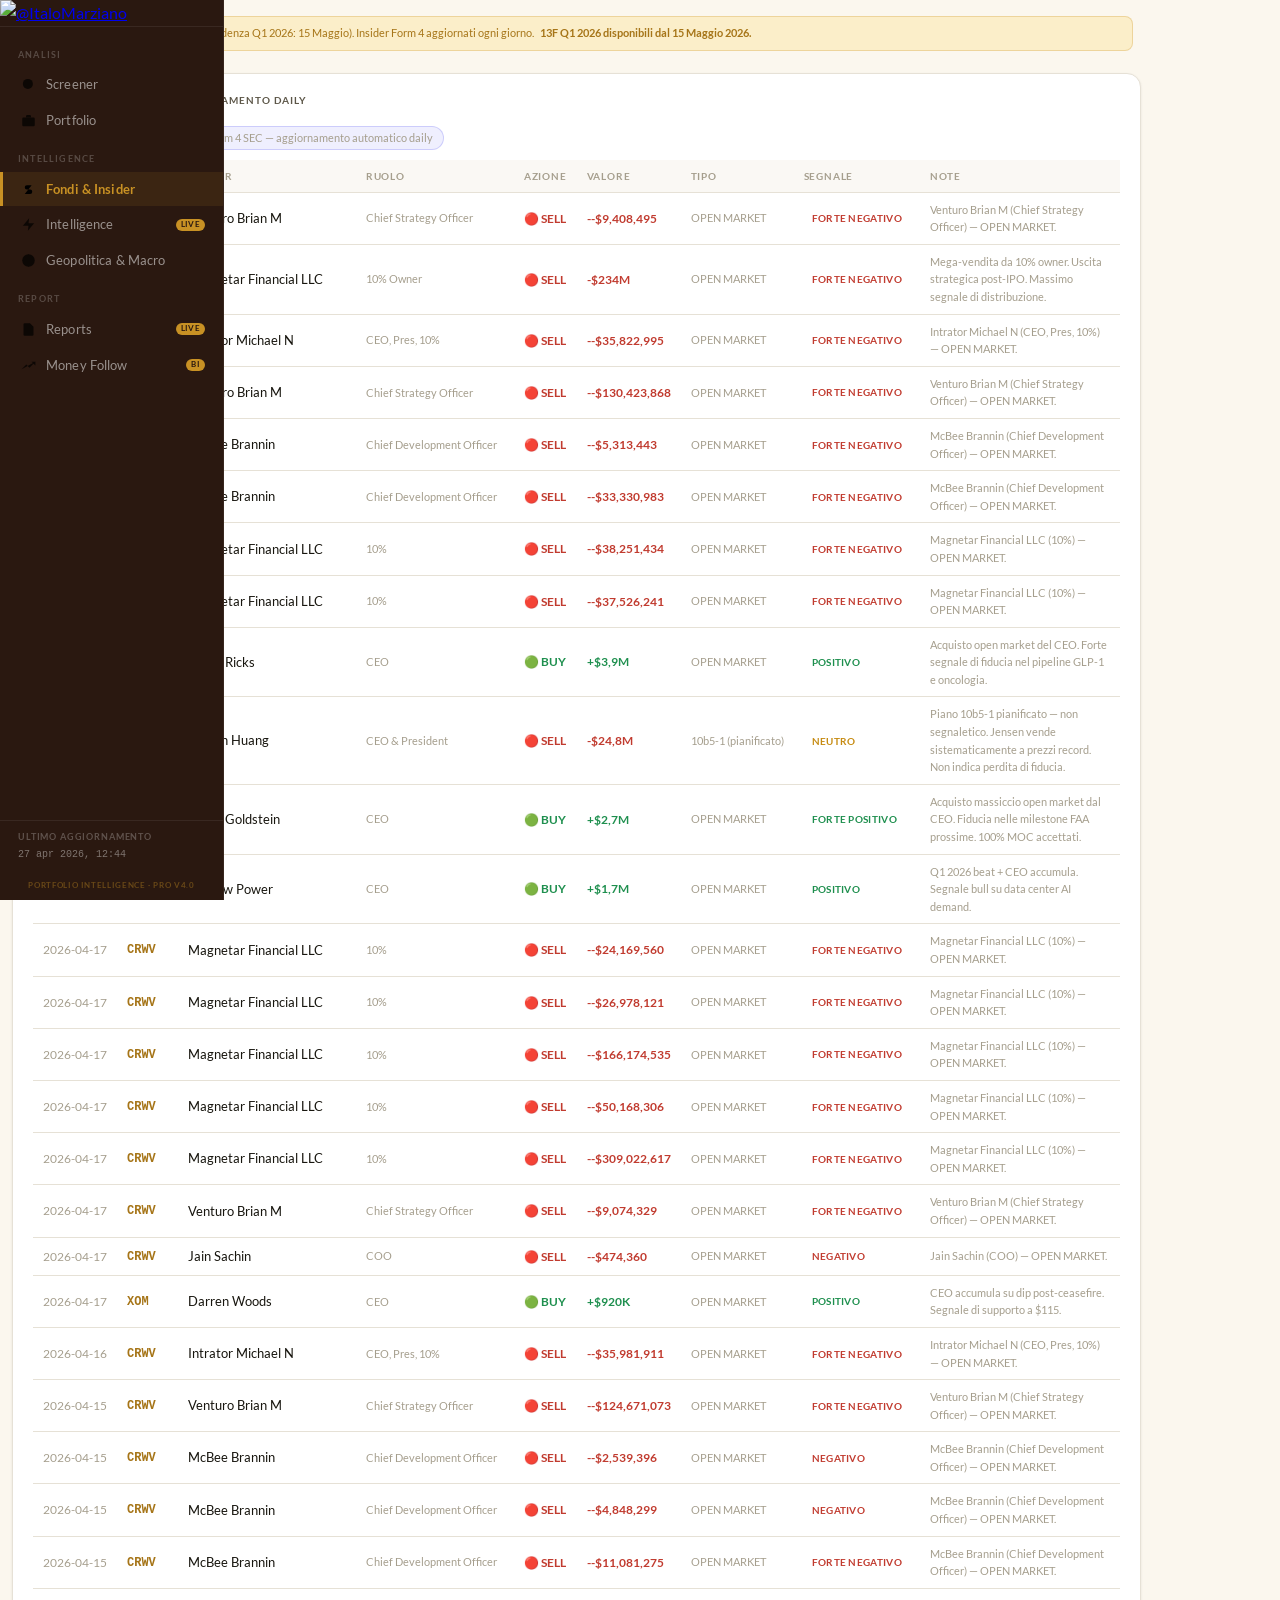
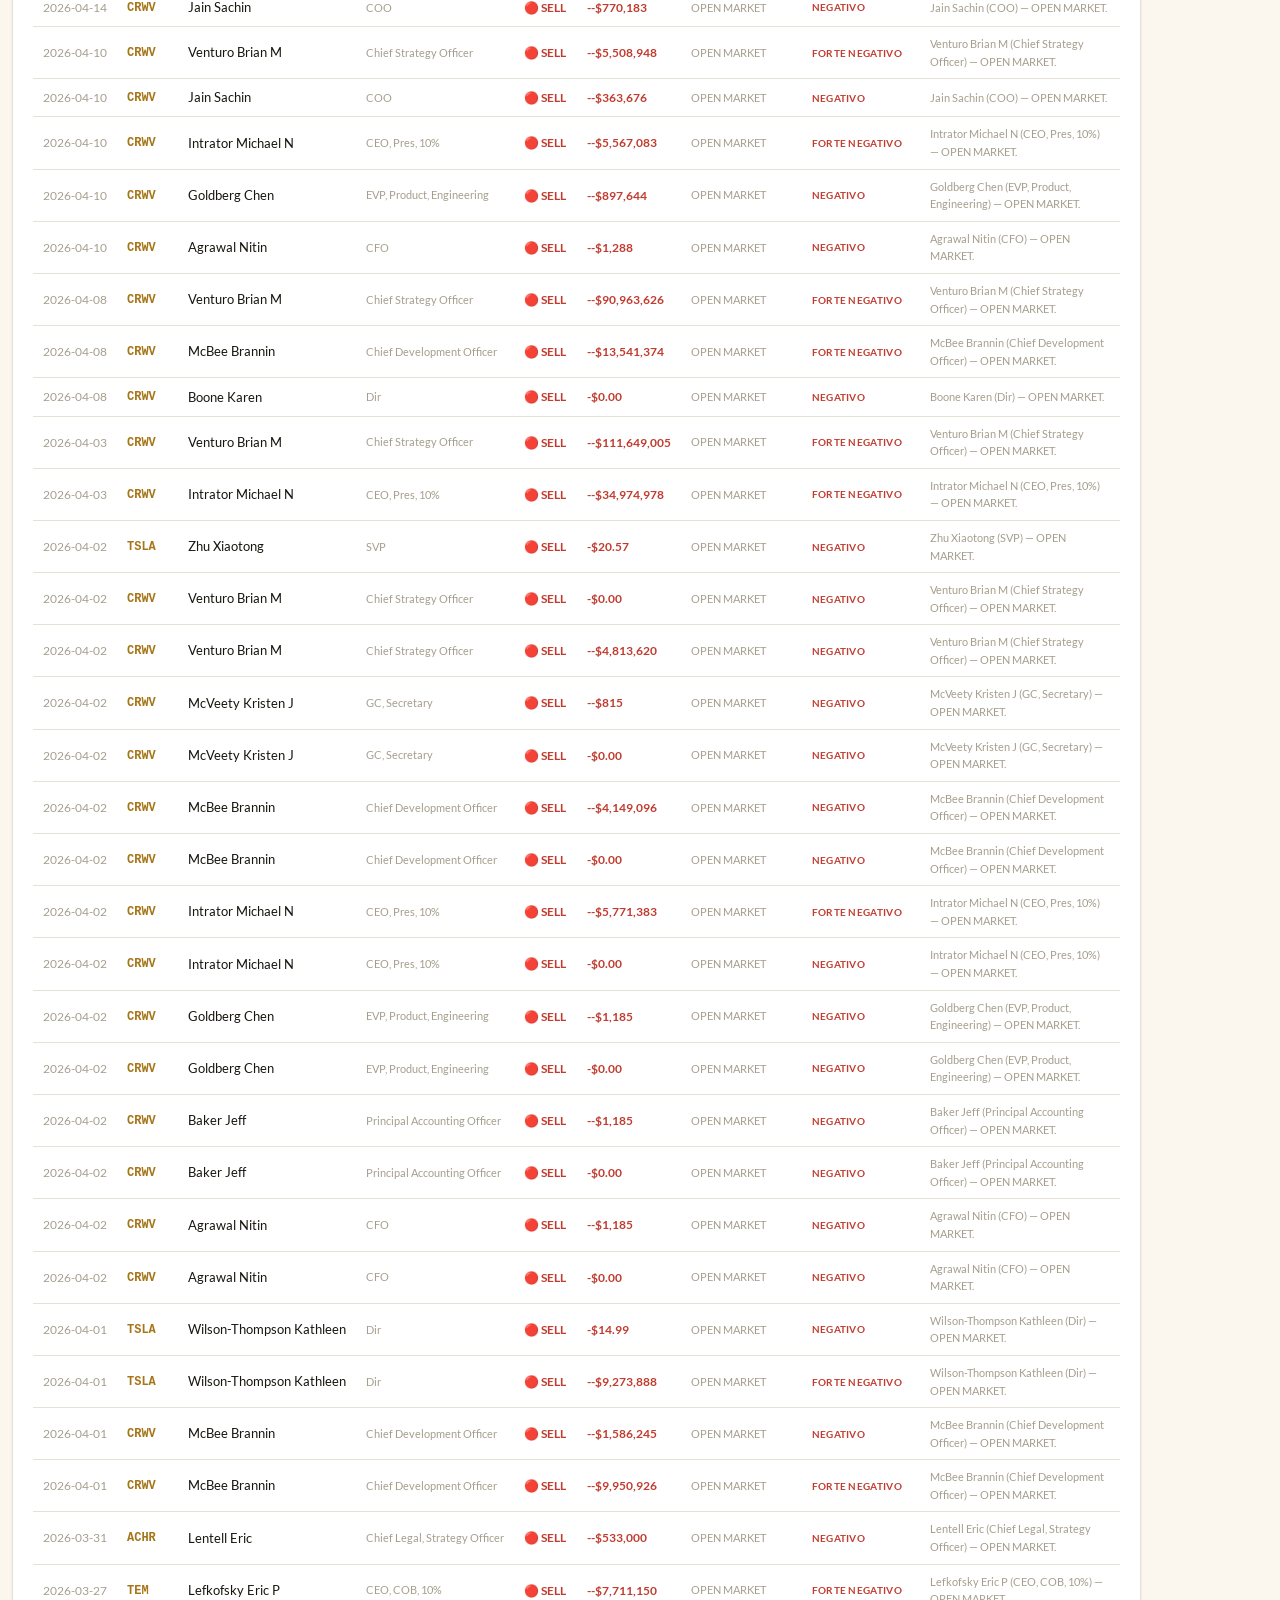
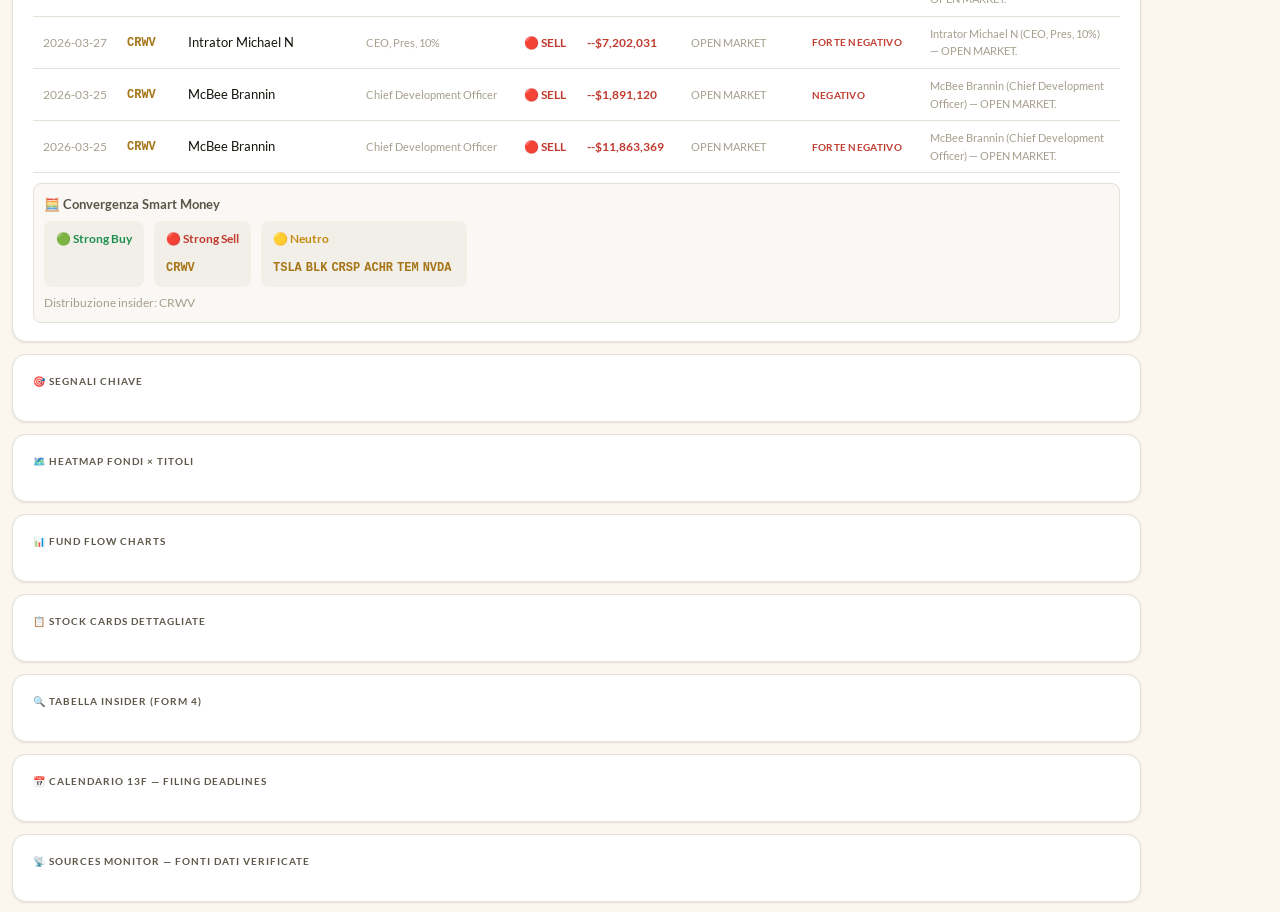
==== commit f025e5ab: "feat: timestamp reali su ogni pagina + crontab weekend + insider giornaliero Timestamp reali (non pi" ====
--- a/fondi.html
+++ b/fondi.html
@@ -167,13 +167,14 @@
 
 async function initFondiPage() {
   const lu = document.getElementById('last-update');
-  if (lu) lu.textContent = new Date().toLocaleString('it-IT', { day:'2-digit', month:'short', year:'numeric', hour:'2-digit', minute:'2-digit' });
 
   // Carica insider data live
   try {
     const res = await fetch('data/insider_data.json');
     if (res.ok) {
       const insiderData = await res.json();
+      if (lu && insiderData.lastUpdated)
+        lu.textContent = new Date(insiderData.lastUpdated).toLocaleString('it-IT', { day:'2-digit', month:'short', year:'numeric', hour:'2-digit', minute:'2-digit' });
       renderLiveInsiderFeed(insiderData);
     } else {
       document.getElementById('live-insider-feed').innerHTML = '<p style="color:var(--dim);font-size:13px;">Dati live non disponibili — usa insider_data.json</p>';
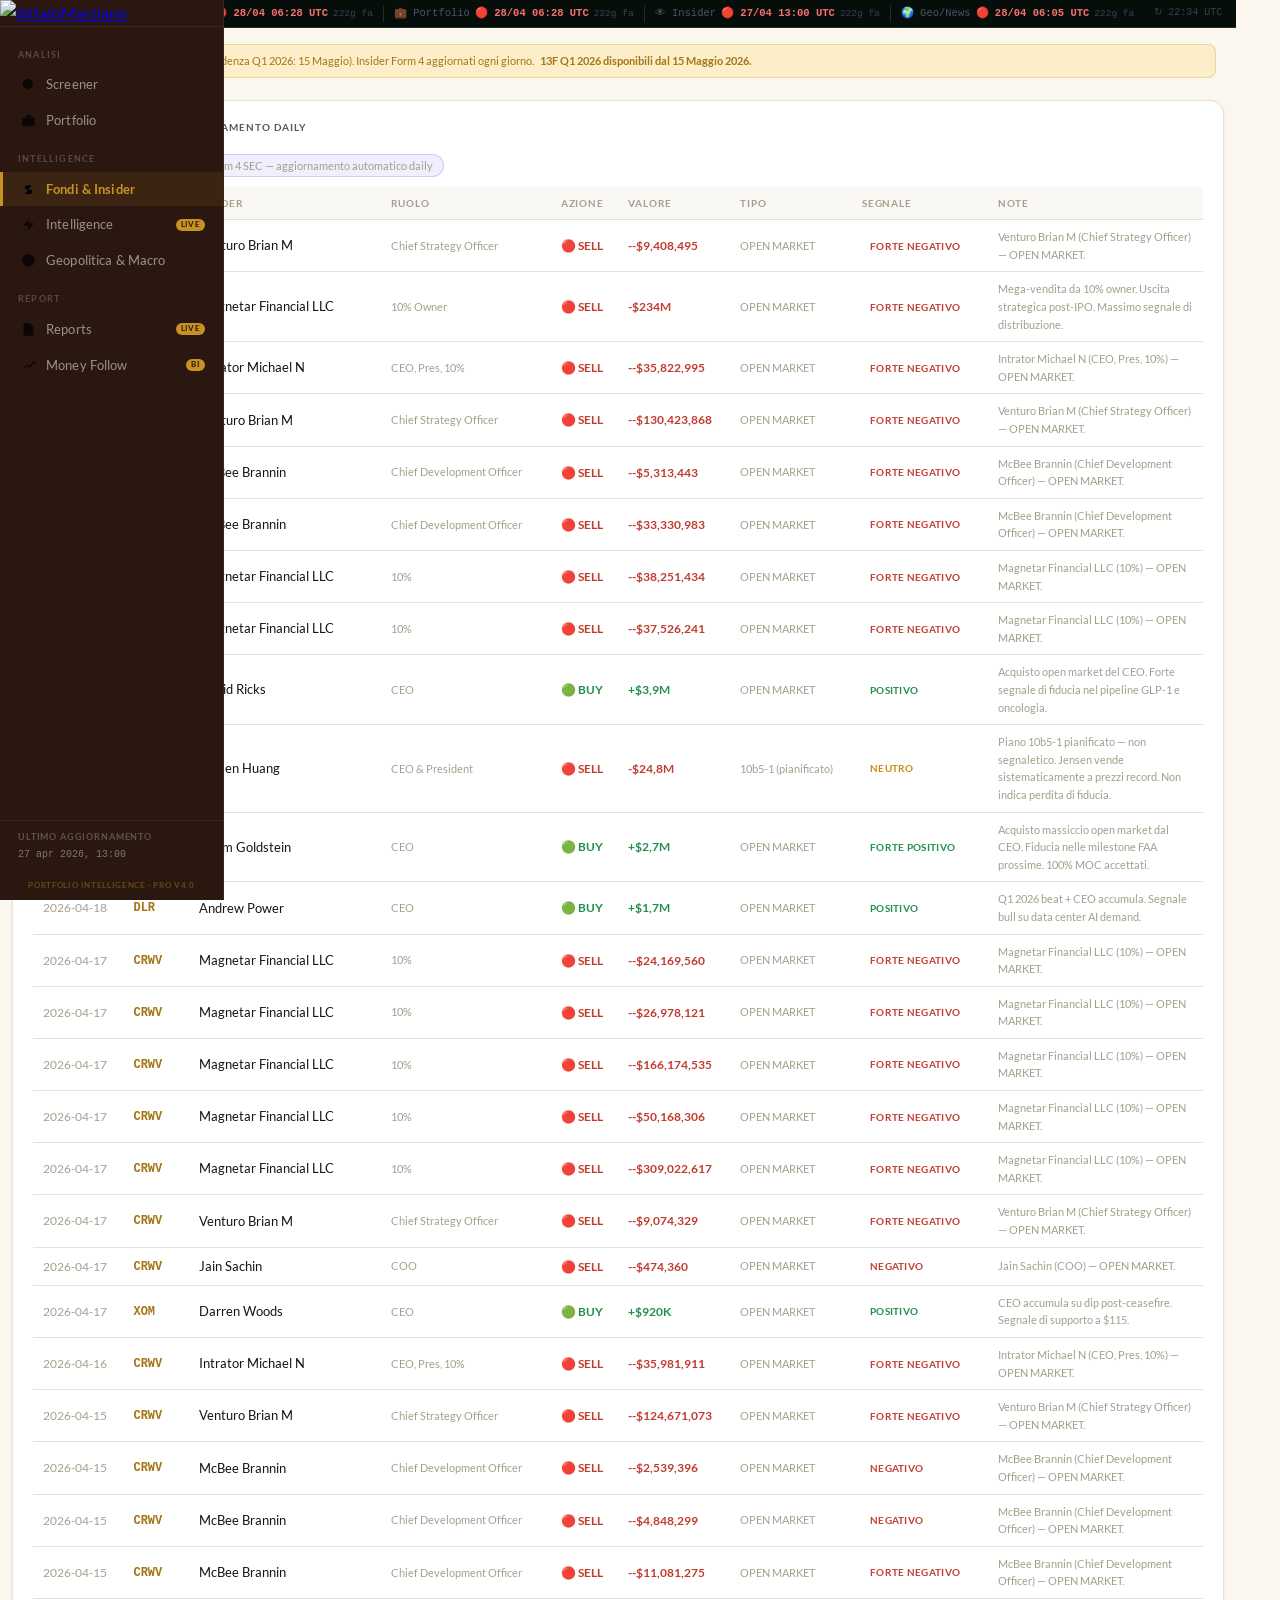
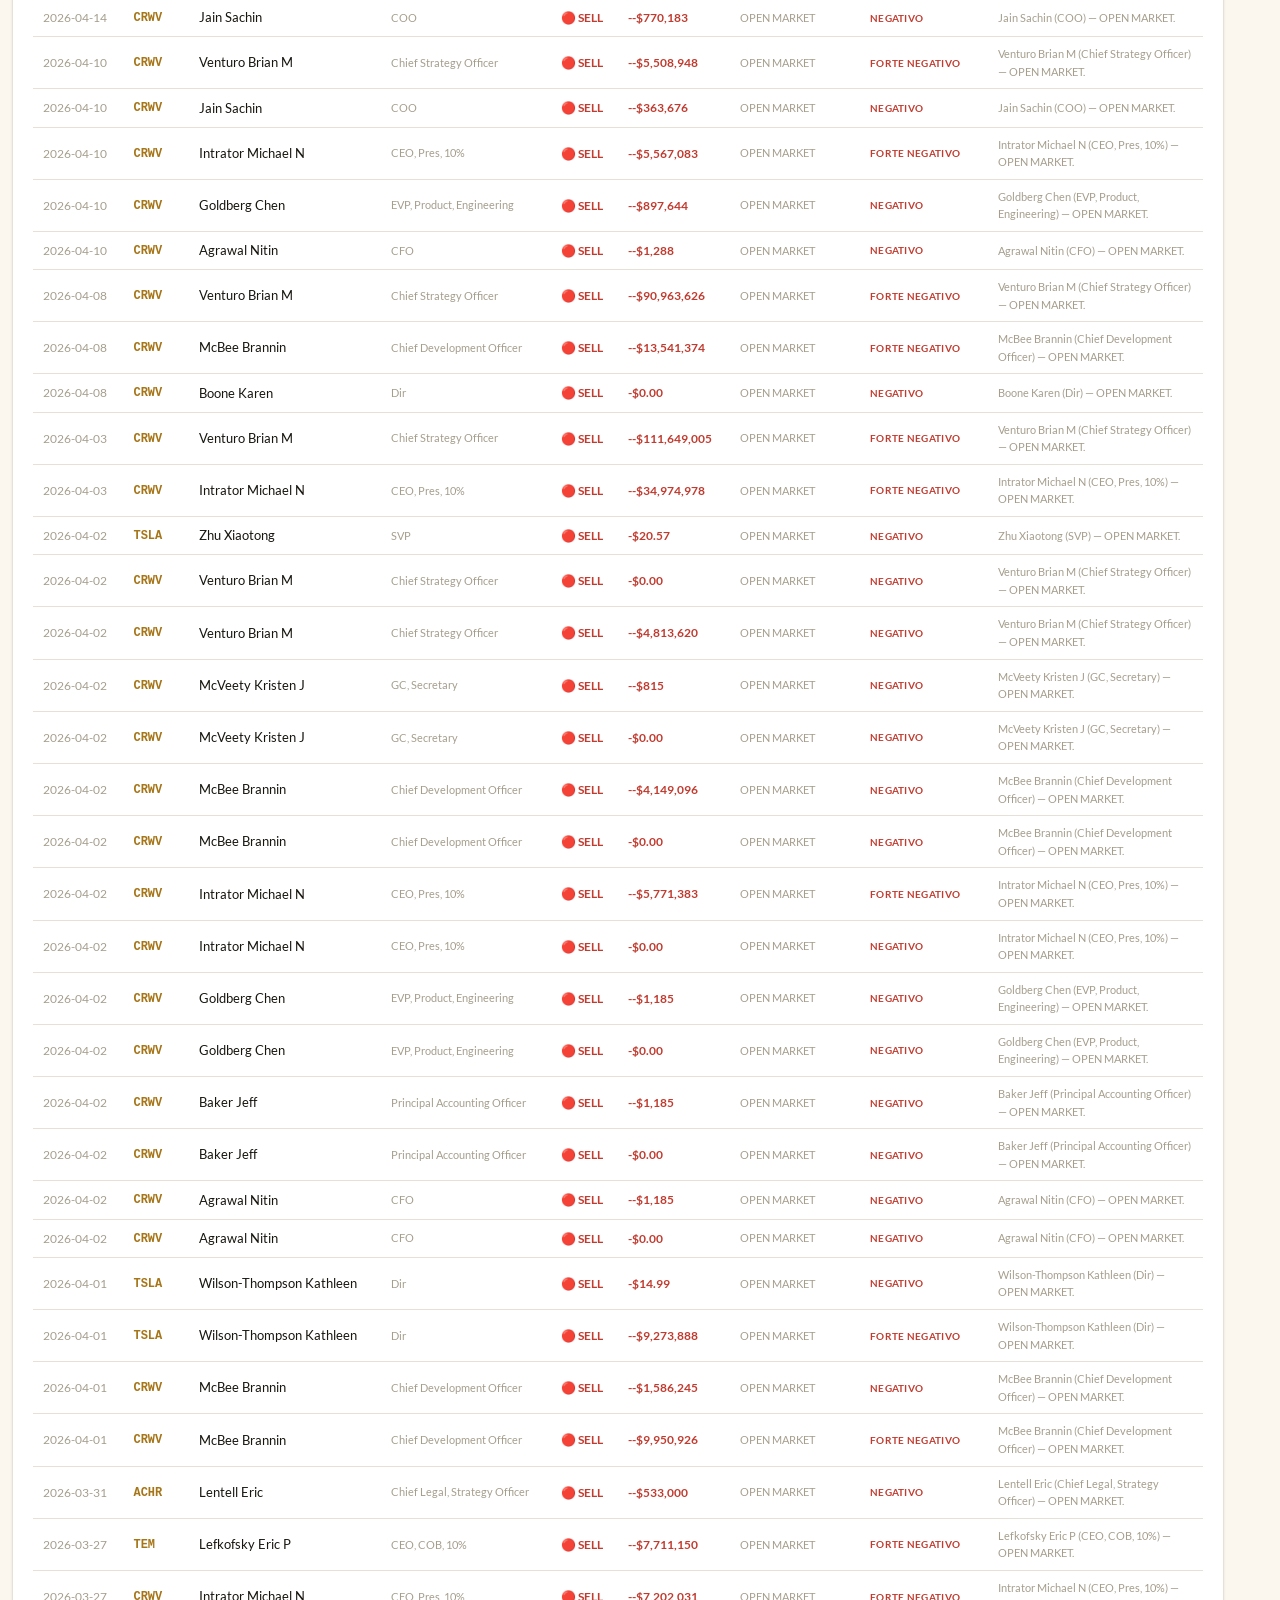
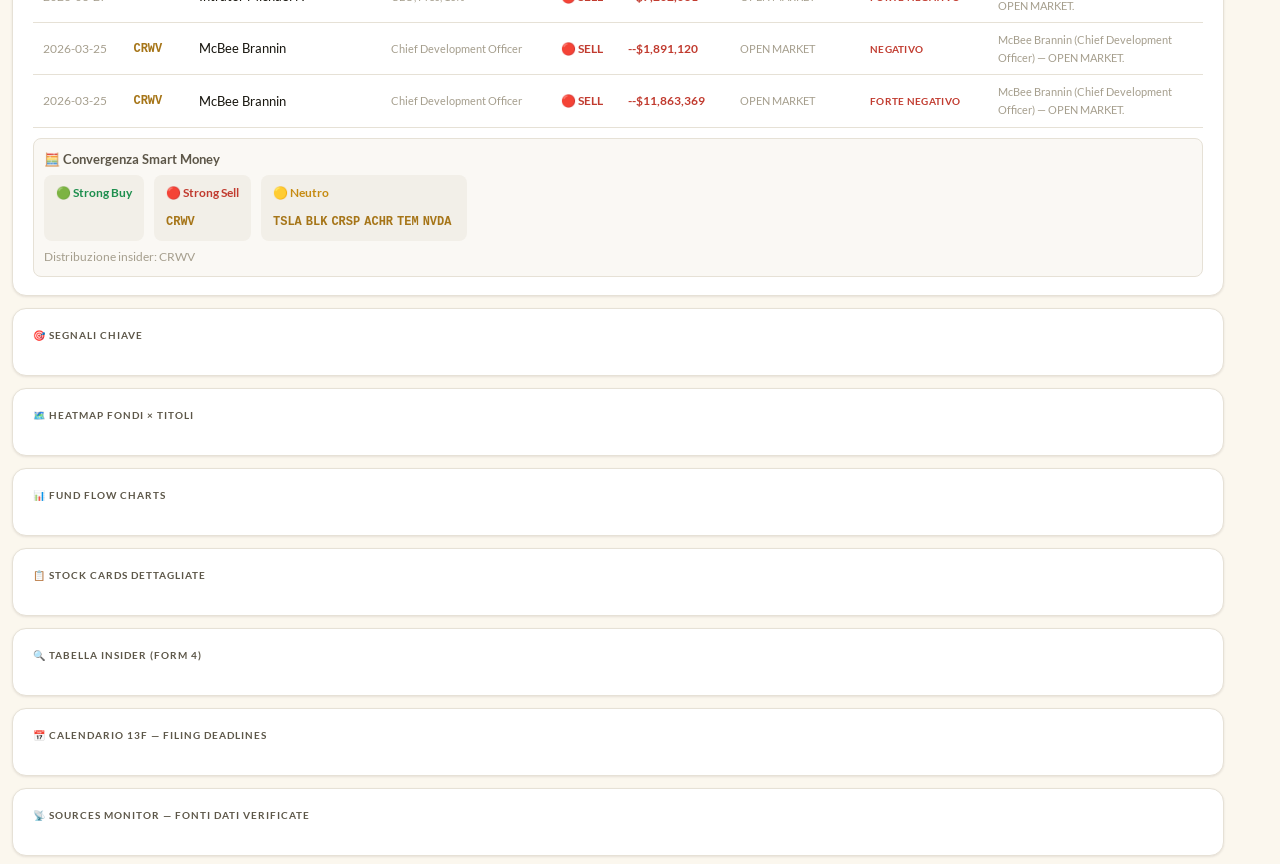
==== commit b6408101: "Add real-time data status bar to all pages Inject shared/data-monitor.js across all 8 pages. Shows t" ====
--- a/fondi.html
+++ b/fondi.html
@@ -2,7 +2,15 @@
 <html lang="it">
 <head>
 <meta charset="UTF-8"/>
-<meta name="viewport" content="width=device-width,initial-scale=1.0"/>
+<meta name="viewport" content="width=device-width,initial-scale=1.0,viewport-fit=cover"/>
+<meta name="theme-color" content="#0f0f14"/>
+<meta name="mobile-web-app-capable" content="yes"/>
+<meta name="apple-mobile-web-app-capable" content="yes"/>
+<meta name="apple-mobile-web-app-status-bar-style" content="black-translucent"/>
+<meta name="apple-mobile-web-app-title" content="Portfolio"/>
+<link rel="manifest" href="manifest.json"/>
+<link rel="icon" type="image/png" sizes="32x32" href="assets/favicon.png"/>
+<link rel="apple-touch-icon" sizes="180x180" href="assets/apple-touch-icon.png"/>
 <title>Fondi &amp; Insider — Portfolio PRO v4.0</title>
 <link rel="icon" type="image/png" href="assets/italoMarziano_598_199.png"/>
 <link rel="stylesheet" href="css/styles.css"/>
@@ -11,6 +19,7 @@
 <div class="app-shell">
 
 <script src="shared/nav.js" data-active="fondi"></script>
+<script src="shared/data-monitor.js"></script>
 
 <main class="main-content">
   <div style="padding:16px 20px 6px;">
--- a/css/styles.css
+++ b/css/styles.css
@@ -637,15 +637,82 @@
 #op-quick-tickers { padding:2px 0; }
 #op-quick-tickers .filter-btn { font-family:var(--font-mono); font-weight:700; }
 
+/* ── HAMBURGER / DRAWER — base (desktop: hidden) ── */
+.hamburger-btn   { display: none; }
+.sidebar-close-btn { display: none; }
+.mobile-topbar   { display: none; }
+.nav-overlay {
+  position: fixed; inset: 0;
+  background: rgba(0,0,0,.55);
+  z-index: 1099;
+  opacity: 0; pointer-events: none;
+  transition: opacity 0.25s;
+}
+.nav-overlay.open { opacity: 1; pointer-events: all; }
+
 /* ── RESPONSIVE ─────────────────────────────────── */
 @media(max-width:860px) {
-  .sidebar { width:100%; height:auto; position:relative; flex-direction:column; }
-  #main-tabs { flex-direction:row; overflow-x:auto; overflow-y:hidden; padding:4px 0 0; }
-  #main-tabs .tab { flex-direction:row; padding:9px 14px; font-size:12px; min-width:auto; border-left:none; border-bottom:3px solid transparent; }
-  #main-tabs .tab.active { border-bottom-color:var(--brand-ochre); border-left:none; background:rgba(200,145,36,.08); }
-  .sidebar-footer { display:none; }
-  .main-area { margin-left:0; }
-  .nav-group-label { display:none; }
+
+  /* ① Sidebar: drawer che scivola da sinistra */
+  .sidebar {
+    transform: translateX(-110%);
+    transition: transform 0.3s cubic-bezier(.4,0,.2,1);
+    width: min(280px, 85vw) !important;
+    overflow-y: auto;
+    z-index: 1100;
+    box-shadow: none;
+  }
+  .sidebar.open {
+    transform: translateX(0);
+    box-shadow: 6px 0 40px rgba(0,0,0,.6);
+  }
+
+  /* ② Pulsante ✕ in cima al drawer */
+  .sidebar-close-btn {
+    display: flex;
+    justify-content: flex-end;
+    align-self: stretch;
+    flex-shrink: 0;
+    background: none;
+    border: none;
+    color: var(--muted);
+    font-size: 22px;
+    line-height: 1;
+    cursor: pointer;
+    padding: 14px 16px 4px;
+  }
+  .sidebar-close-btn:hover { color: var(--text); }
+
+  /* ③ Hamburger ☰ — fisso top-left, sempre visibile */
+  .hamburger-btn {
+    display: flex;
+    flex-direction: column;
+    justify-content: space-between;
+    position: fixed;
+    top: 14px; left: 14px;
+    width: 40px; height: 40px;
+    background: var(--brand-brown);
+    border: 1px solid rgba(255,255,255,.18);
+    border-radius: 8px;
+    cursor: pointer;
+    padding: 10px 9px;
+    z-index: 950;
+    box-shadow: 0 2px 10px rgba(0,0,0,.45);
+    -webkit-tap-highlight-color: transparent;
+  }
+  .hamburger-btn span {
+    display: block;
+    height: 2px;
+    background: var(--text);
+    border-radius: 2px;
+  }
+
+  body.nav-open { overflow: hidden; }
+  .main-area,
+  main.main-content { margin-left: 0; }
+  .sidebar-footer { display: flex; }
+  .sidebar-version { font-size: 10px; }
+  .nav-group-label { display: block; }
 }
 
 /* ── PRINT ──────────────────────────────────────── */
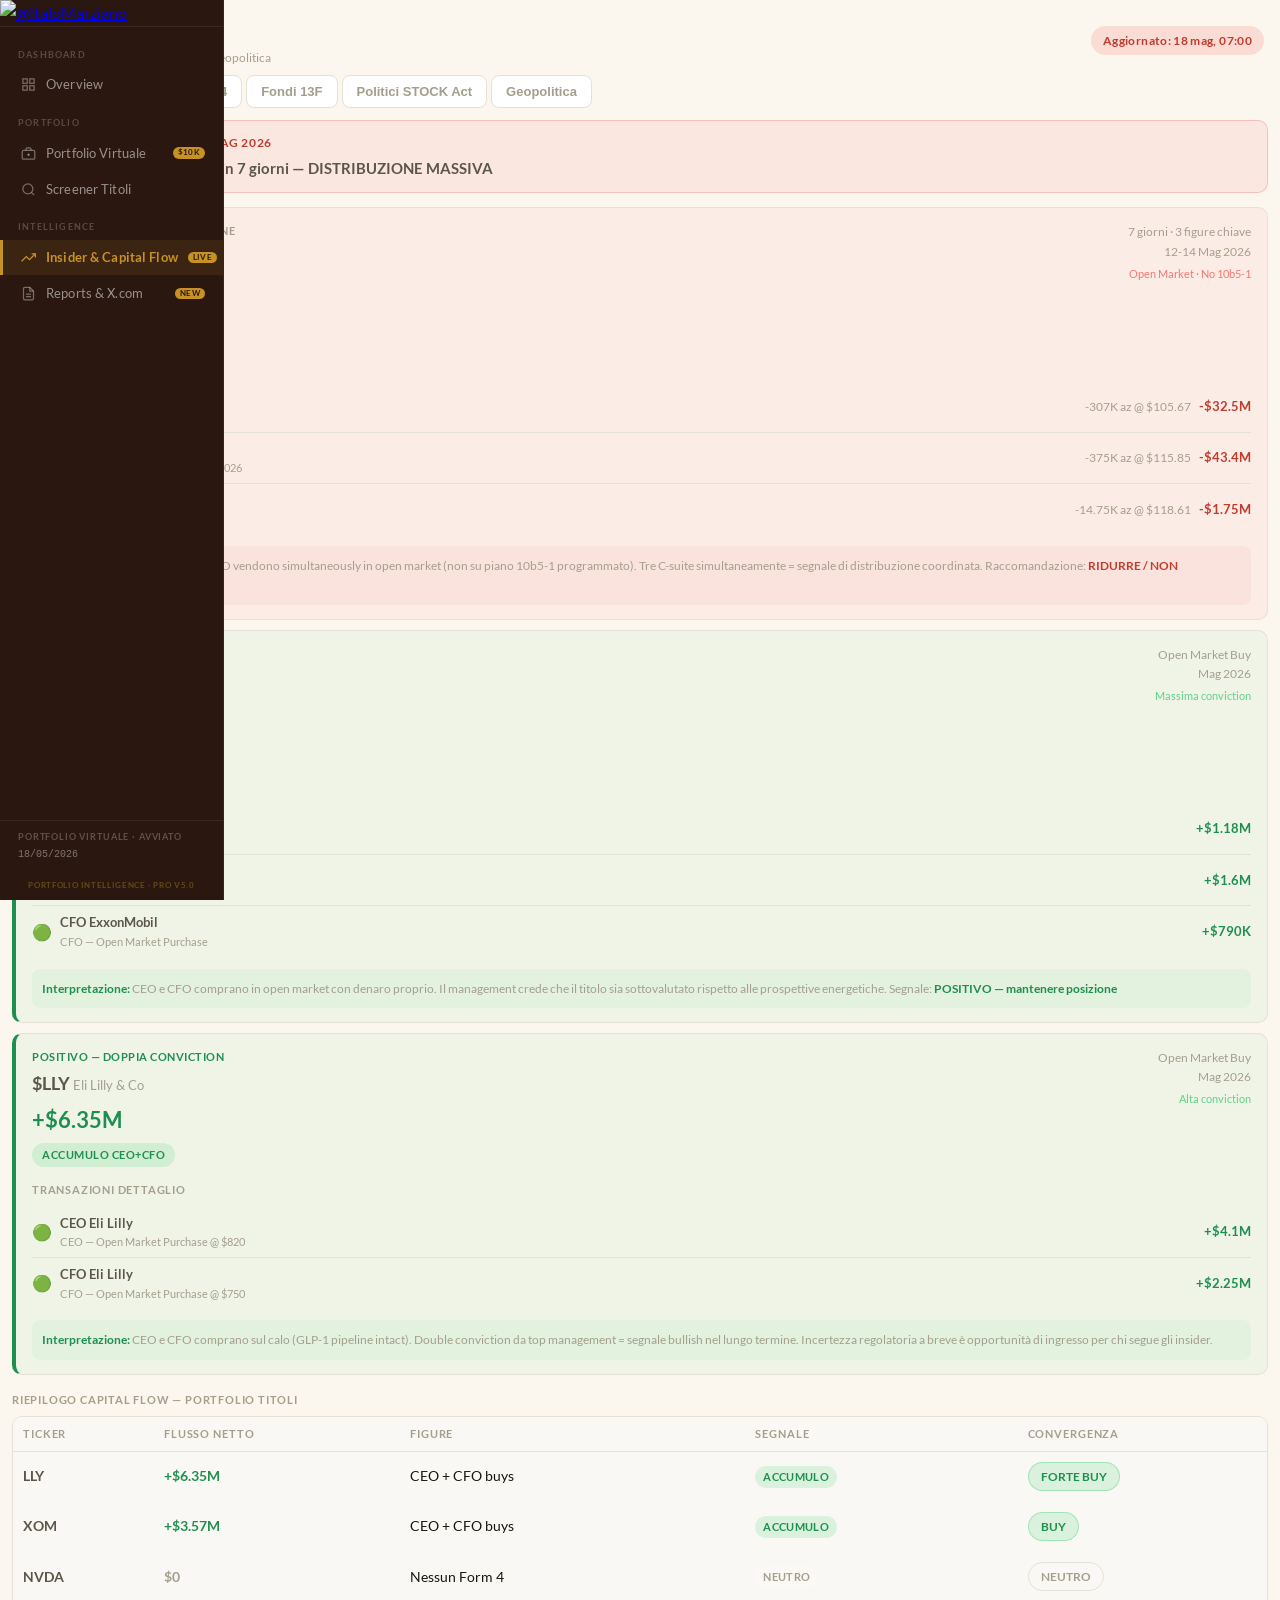
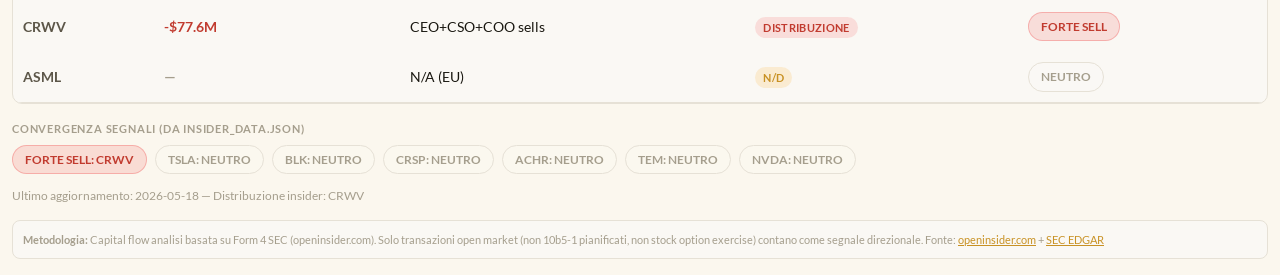
==== commit b2765f47: "refactor: trasformazione completa — portfolio virtuale $10K + sistema intelligence v5.0 - Eliminato " ====
--- a/fondi.html
+++ b/fondi.html
@@ -1,211 +1,4 @@
-<!DOCTYPE html>
-<html lang="it">
-<head>
-<meta charset="UTF-8"/>
-<meta name="viewport" content="width=device-width,initial-scale=1.0,viewport-fit=cover"/>
-<meta name="theme-color" content="#0f0f14"/>
-<meta name="mobile-web-app-capable" content="yes"/>
-<meta name="apple-mobile-web-app-capable" content="yes"/>
-<meta name="apple-mobile-web-app-status-bar-style" content="black-translucent"/>
-<meta name="apple-mobile-web-app-title" content="Portfolio"/>
-<link rel="manifest" href="manifest.json"/>
-<link rel="icon" type="image/png" sizes="32x32" href="assets/favicon.png"/>
-<link rel="apple-touch-icon" sizes="180x180" href="assets/apple-touch-icon.png"/>
-<title>Fondi &amp; Insider — Portfolio PRO v4.0</title>
-<link rel="icon" type="image/png" href="assets/italoMarziano_598_199.png"/>
-<link rel="stylesheet" href="css/styles.css"/>
-</head>
-<body>
-<div class="app-shell">
-
-<script src="shared/nav.js" data-active="fondi"></script>
-<script src="shared/data-monitor.js"></script>
-
-<main class="main-content">
-  <div style="padding:16px 20px 6px;">
-    <div class="disclaimer">💰 Dati fondi da SEC 13F (Q4 2025 · scadenza Q1 2026: 15 Maggio). Insider Form 4 aggiornati ogni giorno. <strong>13F Q1 2026 disponibili dal 15 Maggio 2026.</strong></div>
-  </div>
-
-  <!-- Live insider feed da JSON -->
-  <div class="card" style="margin:0 12px 12px;">
-    <h3>🔔 Insider Activity — Aggiornamento Daily</h3>
-    <div id="live-insider-feed"></div>
-  </div>
-
-  <!-- Segnali chiave -->
-  <div class="card" style="margin:0 12px 12px;">
-    <h3>🎯 Segnali Chiave</h3>
-    <div id="key-signals-container"></div>
-  </div>
-
-  <!-- Heatmap fondi -->
-  <div class="card" style="margin:0 12px 12px;">
-    <h3>🗺️ Heatmap Fondi × Titoli</h3>
-    <div id="heatmap-container" style="overflow-x:auto;"></div>
-  </div>
-
-  <!-- Fund Flow Charts -->
-  <div class="card" style="margin:0 12px 12px;">
-    <h3>📊 Fund Flow Charts</h3>
-    <div id="fund-flow-charts"></div>
-  </div>
-
-  <!-- Stock Cards -->
-  <div class="card" style="margin:0 12px 12px;">
-    <h3>📋 Stock Cards Dettagliate</h3>
-    <div id="stock-cards-container"></div>
-  </div>
-
-  <!-- Insider Table -->
-  <div class="card" style="margin:0 12px 12px;">
-    <h3>🔍 Tabella Insider (Form 4)</h3>
-    <div id="insider-table-container"></div>
-  </div>
-
-  <!-- Calendario 13F -->
-  <div class="card" style="margin:0 12px 12px;">
-    <h3>📅 Calendario 13F — Filing Deadlines</h3>
-    <div id="13f-calendar"></div>
-  </div>
-
-  <!-- Sources Monitor -->
-  <div class="card" style="margin:0 12px 12px;">
-    <h3>📡 Sources Monitor — Fonti Dati Verificate</h3>
-    <div id="sources-monitor"></div>
-  </div>
-</main>
-</div>
-
-<div id="stock-modal" class="modal-overlay" onclick="closeModal(event)">
-  <div class="modal-box"><div id="modal-content"></div></div>
-</div>
-
-<script src="js/data.js"></script>
-<script src="js/render-fondi.js"></script>
-<script src="js/render-modal.js"></script>
-<script src="js/render-sources.js"></script>
-<script>
-function openStockModal(ticker) {
-  const modal = document.getElementById('stock-modal');
-  if (modal && typeof renderModal === 'function') { renderModal(ticker); modal.classList.add('active'); }
-}
-function closeModal(e) {
-  if (e.target.id === 'stock-modal') document.getElementById('stock-modal').classList.remove('active');
-}
-
-// ── Live insider feed da insider_data.json ─────────────────────
-function renderLiveInsiderFeed(insiderData) {
-  const c = document.getElementById('live-insider-feed');
-  if (!c) return;
-  const upd = insiderData.lastUpdated ? new Date(insiderData.lastUpdated) : null;
-  const updLabel = upd ? upd.toLocaleDateString('it-IT', { day:'2-digit', month:'short', year:'numeric', hour:'2-digit', minute:'2-digit' }) : '—';
-
-  c.innerHTML = '<div style="display:inline-flex;align-items:center;gap:5px;background:rgba(99,102,241,.1);border:1px solid rgba(99,102,241,.25);border-radius:20px;padding:2px 10px;font-size:11px;color:var(--accent);margin-bottom:10px;">'
-    + '<span style="width:6px;height:6px;border-radius:50%;background:var(--green);display:inline-block;animation:pulse 2s infinite;"></span>'
-    + ' 🔄 Live: <strong style="margin-left:3px;">' + updLabel + '</strong>'
-    + ' &nbsp;·&nbsp; <span style="color:var(--dim);">Form 4 SEC — aggiornamento automatico daily</span>'
-    + '</div>'
-    + '<div style="overflow-x:auto;"><table><thead><tr>'
-    + '<th>Data</th><th>Ticker</th><th>Insider</th><th>Ruolo</th><th>Azione</th><th>Valore</th><th>Tipo</th><th>Segnale</th><th>Note</th>'
-    + '</tr></thead><tbody>'
-    + (insiderData.transactions || []).map(function(t) {
-        const actionColor = t.action === 'BUY' ? 'var(--green)' : 'var(--red)';
-        const actionIcon = t.action === 'BUY' ? '🟢' : '🔴';
-        const sigColor = t.signal.includes('FORTE') && t.signal.includes('NEG') ? 'var(--red)' :
-          t.signal.includes('FORTE') ? 'var(--green)' : t.signal.includes('POSITIVO') ? 'var(--green)' :
-          t.signal.includes('NEGATIVO') ? 'var(--red)' : 'var(--yellow)';
-        return '<tr>'
-          + '<td style="font-size:12px;color:var(--dim);">' + t.date + '</td>'
-          + '<td><span class="ticker-link" onclick="openStockModal(\'' + t.ticker + '\')">' + t.ticker + '</span></td>'
-          + '<td style="font-size:13px;">' + t.insider + '</td>'
-          + '<td style="font-size:11px;color:var(--dim);">' + t.role + '</td>'
-          + '<td style="font-weight:700;color:' + actionColor + ';">' + actionIcon + ' ' + t.action + '</td>'
-          + '<td style="font-weight:700;color:' + actionColor + ';">' + t.value + '</td>'
-          + '<td style="font-size:11px;color:var(--dim);">' + t.type + '</td>'
-          + '<td><span class="badge" style="background:' + sigColor + '22;color:' + sigColor + ';font-size:10px;">' + t.signal + '</span></td>'
-          + '<td style="font-size:11px;color:var(--dim);max-width:200px;">' + t.note + '</td>'
-          + '</tr>';
-      }).join('')
-    + '</tbody></table></div>'
-    + '<div style="margin-top:10px;padding:10px;background:var(--surface2);border-radius:8px;border:1px solid var(--border);">'
-    + '<div style="font-size:13px;font-weight:700;color:var(--muted);margin-bottom:6px;">🧮 Convergenza Smart Money</div>'
-    + '<div style="display:flex;gap:10px;flex-wrap:wrap;">'
-    + (insiderData.convergence ? [
-        { label: '🟢 Strong Buy', items: insiderData.convergence.strongBuy, color: 'var(--green)' },
-        { label: '🔴 Strong Sell', items: insiderData.convergence.strongSell, color: 'var(--red)' },
-        { label: '🟡 Neutro', items: insiderData.convergence.neutral, color: 'var(--yellow)' }
-      ].map(function(g) {
-        return '<div style="padding:8px 12px;background:var(--surface3);border-radius:8px;">'
-          + '<div style="font-size:12px;font-weight:700;color:' + g.color + ';margin-bottom:4px;">' + g.label + '</div>'
-          + (g.items || []).map(function(t) { return '<span class="ticker-link" onclick="openStockModal(\'' + t + '\')" style="font-size:12px;margin-right:4px;">' + t + '</span>'; }).join('')
-          + '</div>';
-      }).join('') : '')
-    + '</div>'
-    + (insiderData.convergence ? '<div style="font-size:12px;color:var(--dim);margin-top:6px;">' + insiderData.convergence.summary + '</div>' : '')
-    + '</div>';
-}
-
-// ── Calendario 13F ────────────────────────────────────────────
-function render13FCalendar() {
-  const c = document.getElementById('13f-calendar');
-  if (!c) return;
-  const items = [
-    { deadline: '2026-02-14', period: 'Q4 2025', status: 'COMPLETATO', color: 'var(--green)', note: 'Tutti i major funds hanno presentato. Dati disponibili su EDGAR.' },
-    { deadline: '2026-05-15', period: 'Q1 2026', status: 'IN ARRIVO', color: 'var(--yellow)', note: 'Scadenza: 15 Maggio 2026. Fondi > $100M AUM obbligati.' },
-    { deadline: '2026-08-14', period: 'Q2 2026', status: 'FUTURO', color: 'var(--dim)', note: 'Scadenza: 14 Agosto 2026.' },
-    { deadline: '2026-11-14', period: 'Q3 2026', status: 'FUTURO', color: 'var(--dim)', note: 'Scadenza: 14 Novembre 2026.' },
-  ];
-  const now = new Date();
-  c.innerHTML = '<div style="display:grid;grid-template-columns:repeat(auto-fill,minmax(220px,1fr));gap:10px;">'
-    + items.map(function(item) {
-        const dl = new Date(item.deadline);
-        const daysLeft = Math.ceil((dl - now) / 86400000);
-        const dlLabel = dl.toLocaleDateString('it-IT', { day:'2-digit', month:'long', year:'numeric' });
-        return '<div style="padding:12px;background:var(--surface2);border-radius:10px;border:1px solid var(--border);border-left:3px solid ' + item.color + ';">'
-          + '<div style="font-size:11px;color:var(--dim);margin-bottom:4px;">📋 ' + item.period + '</div>'
-          + '<div style="font-size:14px;font-weight:700;color:var(--muted);margin-bottom:4px;">' + dlLabel + '</div>'
-          + '<div style="margin-bottom:6px;">'
-          + '<span class="badge" style="background:' + item.color + '22;color:' + item.color + ';font-size:10px;">' + item.status + '</span>'
-          + (daysLeft > 0 ? '<span style="font-size:11px;color:var(--dim);margin-left:6px;">⏱ ' + daysLeft + ' gg</span>' : '')
-          + '</div>'
-          + '<div style="font-size:12px;color:var(--dim);">' + item.note + '</div>'
-          + '</div>';
-      }).join('')
-    + '</div>';
-}
-
-async function initFondiPage() {
-  const lu = document.getElementById('last-update');
-
-  // Carica insider data live
-  try {
-    const res = await fetch('data/insider_data.json');
-    if (res.ok) {
-      const insiderData = await res.json();
-      if (lu && insiderData.lastUpdated)
-        lu.textContent = new Date(insiderData.lastUpdated).toLocaleString('it-IT', { day:'2-digit', month:'short', year:'numeric', hour:'2-digit', minute:'2-digit' });
-      renderLiveInsiderFeed(insiderData);
-    } else {
-      document.getElementById('live-insider-feed').innerHTML = '<p style="color:var(--dim);font-size:13px;">Dati live non disponibili — usa insider_data.json</p>';
-    }
-  } catch(e) {
-    document.getElementById('live-insider-feed').innerHTML = '<p style="color:var(--dim);font-size:13px;">Caricamento dati non riuscito.</p>';
-  }
-
-  renderFondiPage();
-  render13FCalendar();
-
-  // Carica sources monitor
-  try {
-    const sres = await fetch('data/sources.json');
-    if (sres.ok) {
-      const sourcesData = await sres.json();
-      renderSourcesMonitor(sourcesData, 'sources-monitor', ['insider', 'funds', 'politicians']);
-    }
-  } catch(e) { console.warn('sources.json non disponibile'); }
-}
-
-initFondiPage();
-</script>
-</body>
-</html>
+<!DOCTYPE html><html><head><meta charset="UTF-8"/>
+<meta http-equiv="refresh" content="0; url=intelligence.html"/>
+<title>Redirecting...</title></head>
+<body><script>window.location.href='intelligence.html';</script></body></html>
